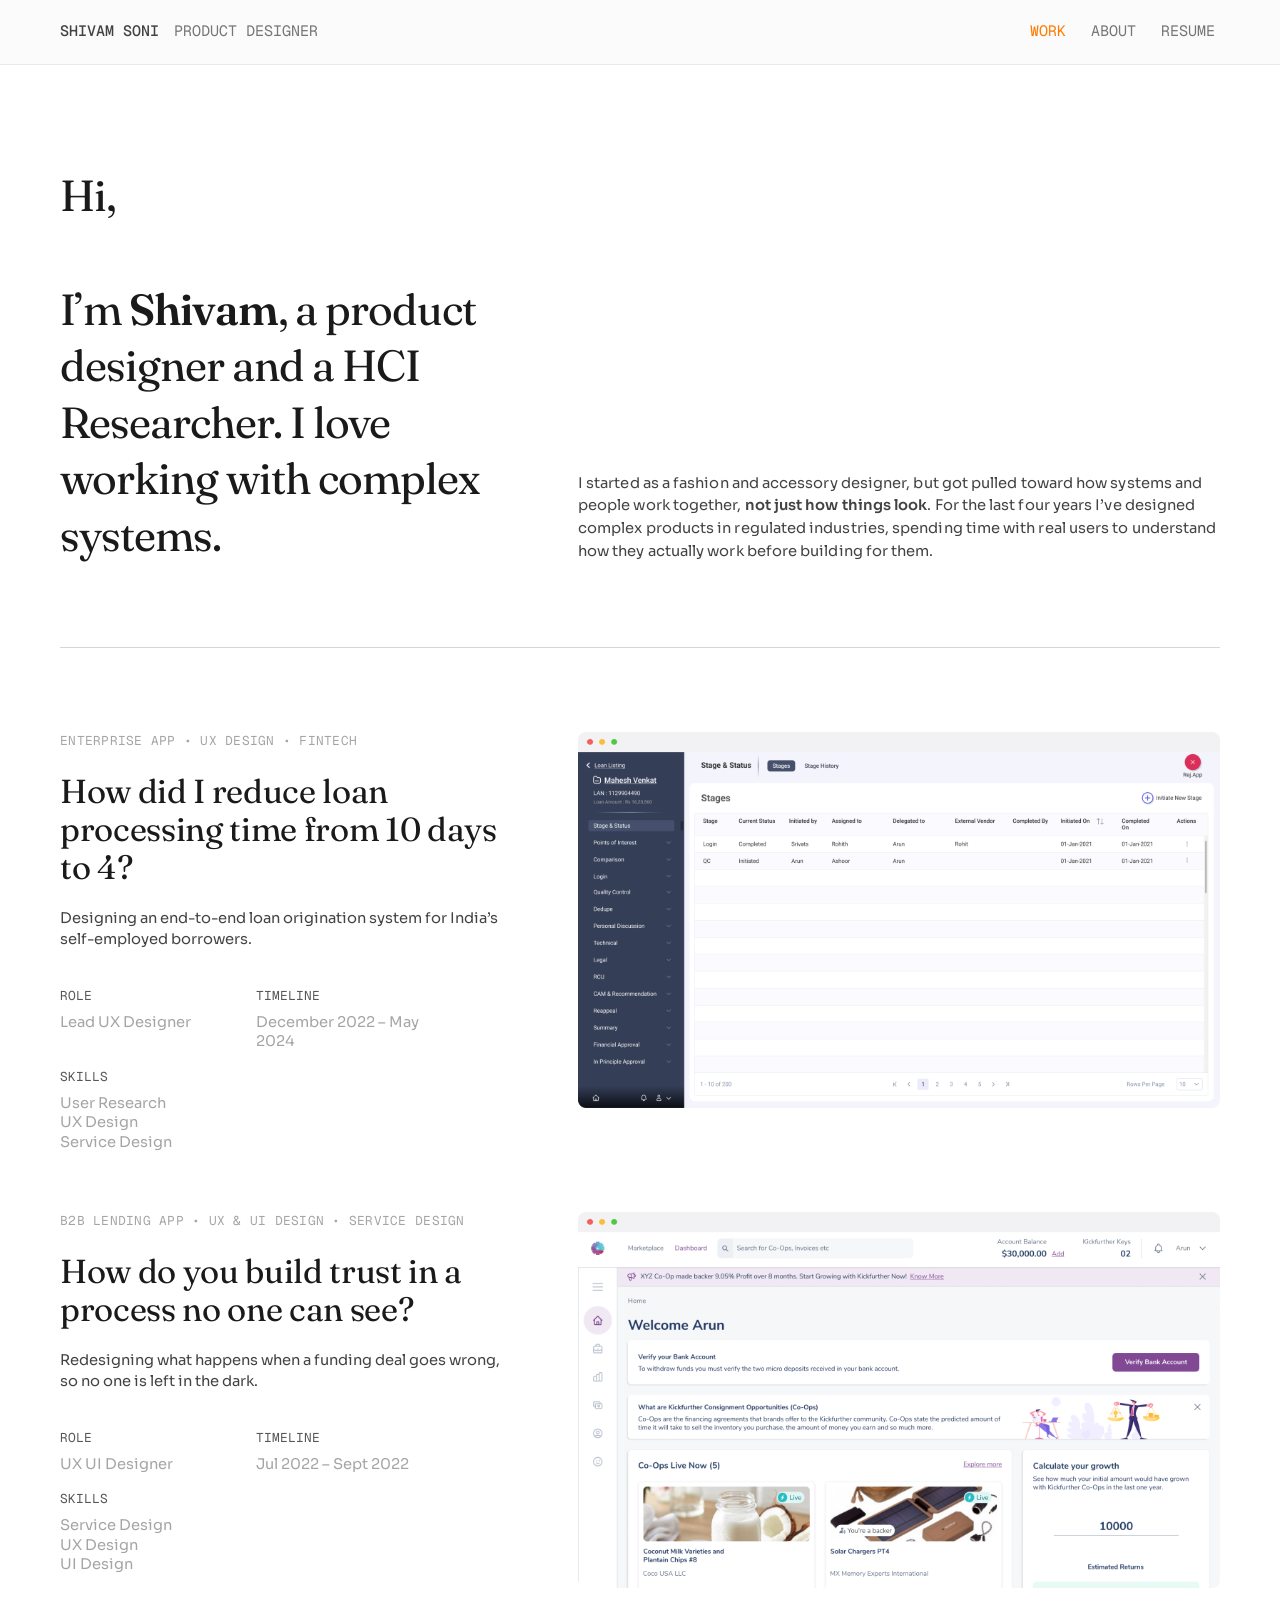
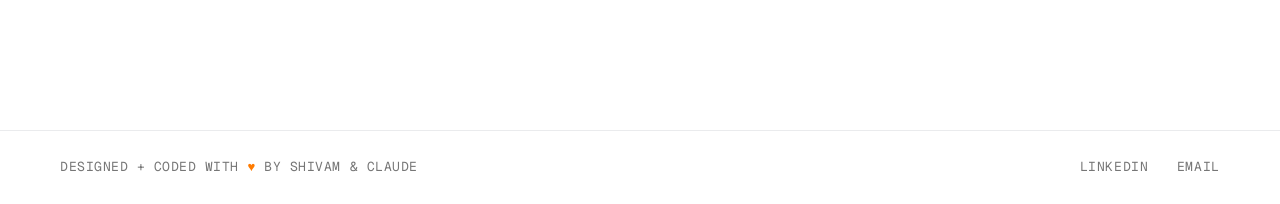
==== index.html @ 1c274bf1 "Add Microsoft Clarity analytics snippet to all pages Embed the official Clarity tracking snippet (pr" ====
<!DOCTYPE html>
<html lang="en">
<head>
  <meta charset="UTF-8" />
  <meta name="viewport" content="width=device-width, initial-scale=1.0" />
  <!-- Microsoft Clarity -->
  <script type="text/javascript">
    (function(c,l,a,r,i,t,y){
        c[a]=c[a]||function(){(c[a].q=c[a].q||[]).push(arguments)};
        t=l.createElement(r);t.async=1;t.src="https://www.clarity.ms/tag/"+i;
        y=l.getElementsByTagName(r)[0];y.parentNode.insertBefore(t,y);
    })(window, document, "clarity", "script", "ylozhf8jq7");
  </script>
  <link rel="icon" href="assets/favicon.svg" type="image/svg+xml" />
  <link rel="icon" href="assets/favicon-32.png" sizes="32x32" type="image/png" />
  <link rel="apple-touch-icon" href="assets/apple-touch-icon.png" />
  <title>Shivam Soni — Product Designer</title>
  <meta name="description" content="Shivam Soni — product designer and HCI researcher who loves working with complex systems. Selected UX case studies: Sahayya and Kickfurther." />

  <!-- Open Graph -->
  <meta property="og:type" content="website" />
  <meta property="og:title" content="Shivam Soni — Product Designer" />
  <meta property="og:description" content="Product designer & HCI researcher who loves working with complex systems. Selected UX case studies." />
  <meta property="og:image" content="assets/img/kickfurther/hero.png" />

  <link rel="preconnect" href="https://fonts.googleapis.com" />
  <link rel="preconnect" href="https://fonts.gstatic.com" crossorigin />
  <link href="https://fonts.googleapis.com/css2?family=Fraunces:opsz,wght@9..144,400;9..144,500;9..144,600&family=Mukta:wght@400;500;600;700&family=Sora:wght@400;600&family=Geist+Mono:wght@400;500&display=swap" rel="stylesheet" />
  <link rel="stylesheet" href="assets/css/styles.css" />
</head>
<body class="hp">

  <!-- ===================== TOP NAV ===================== -->
  <header class="site-nav">
    <div class="site-nav__inner">
      <div class="site-nav__rail" aria-hidden="true"></div>
      <div class="site-nav__col">
      <a class="brand" href="index.html">
        <span class="brand__name">Shivam Soni</span>
        <span class="brand__role">Product Designer</span>
      </a>
      <nav class="site-nav__nav" aria-label="Primary">
        <button class="site-nav__toggle" type="button" aria-expanded="false" aria-controls="nav-menu">
          <span>Work</span>
          <svg class="site-nav__caret" viewBox="0 0 24 24" fill="none" aria-hidden="true"><path d="M6 9l6 6 6-6" stroke="currentColor" stroke-width="2" stroke-linecap="round" stroke-linejoin="round" /></svg>
        </button>
        <div class="site-nav__links" id="nav-menu">
          <a href="index.html" class="is-current" aria-current="page">Work</a>
          <a href="about.html">About</a>
          <a href="https://drive.google.com/file/d/1szhlKCJLZO5032RSUDJxsAey4lzY45WD/view?usp=drive_link" target="_blank" rel="noopener noreferrer">Resume</a>
        </div>
      </nav>
      </div>
    </div>
  </header>

  <!-- ===================== HOME ===================== -->
  <main class="hp-main">
    <div class="hp-stack">

      <!-- ===== Intro ===== -->
      <section class="hp-hero">
        <h1 class="hp-hero__title">Hi,<br /><br />I&rsquo;m <strong>Shivam</strong>, a product designer and a HCI Researcher. I love working with complex systems.</h1>
        <p class="hp-hero__intro">I started as a fashion and accessory designer, but got pulled toward how systems and people work together, <strong>not just how things look</strong>. For the last four years I&rsquo;ve designed complex products in regulated industries, spending time with real users to understand how they actually work before building for them.</p>
      </section>

      <hr class="hp-divider" />

      <!-- ===== Selected work ===== -->
      <h2 class="visually-hidden">Selected work</h2>
      <div class="hp-work">

        <!-- Sahayya -->
        <a class="hp-case" href="sahayya.html" aria-label="Sahayya case study — How did I reduce loan processing time from 10 days to 4?">
          <div class="hp-case__text">
            <div class="hp-case__head">
              <p class="hp-eyebrow">Enterprise app &bull; UX Design &bull; Fintech</p>
              <h3 class="hp-case__title">How did I reduce loan processing time from 10 days to 4?</h3>
              <p class="hp-case__subtitle">Designing an end-to-end loan origination system for India&rsquo;s self-employed borrowers.</p>
            </div>
            <dl class="hp-meta">
              <div class="hp-meta__col"><dt>Role</dt><dd>Lead UX Designer</dd></div>
              <div class="hp-meta__col"><dt>Timeline</dt><dd>December 2022 &ndash; May 2024</dd></div>
              <div class="hp-meta__col"><dt>Skills</dt><dd>User Research<br />UX Design<br />Service Design</dd></div>
            </dl>
          </div>
          <figure class="hp-case__media asset-slot" data-caption="Sahayya loan-origination app mockup">
            <img src="assets/img/home/laptop-sahayya.png" alt="Sahayya loan-lending app — stage &amp; status dashboard, in a browser mockup" />
          </figure>
        </a>

        <!-- Kickfurther -->
        <a class="hp-case" href="kickfurther.html" aria-label="Kickfurther case study — How do you build trust in a process no one can see?">
          <div class="hp-case__text">
            <div class="hp-case__head">
              <p class="hp-eyebrow">B2B Lending app &bull; UX &amp; UI Design &bull; Service Design</p>
              <h3 class="hp-case__title">How do you build trust in a process no one can see?</h3>
              <p class="hp-case__subtitle">Redesigning what happens when a funding deal goes wrong, so no one is left in the dark.</p>
            </div>
            <dl class="hp-meta">
              <div class="hp-meta__col"><dt>Role</dt><dd>UX UI Designer</dd></div>
              <div class="hp-meta__col"><dt>Timeline</dt><dd>Jul 2022 &ndash; Sept 2022</dd></div>
              <div class="hp-meta__col"><dt>Skills</dt><dd>Service Design<br />UX Design<br />UI Design</dd></div>
            </dl>
          </div>
          <figure class="hp-case__media asset-slot" data-caption="Kickfurther investor dashboard mockup">
            <img src="assets/img/home/laptop-kickfurther.png" alt="Kickfurther dashboard — Co-Ops and account overview, in a browser mockup" />
          </figure>
        </a>

      </div>
    </div>
  </main>

  <!-- ===================== FOOTER ===================== -->
  <footer class="site-footer">
    <div class="site-footer__inner">
      <p class="site-footer__credit">Designed + Coded with <span class="heart">&hearts;</span> by Shivam &amp; Claude</p>
      <nav class="site-footer__links" aria-label="Social">
        <a href="https://www.linkedin.com/in/designbyshivam/" target="_blank" rel="noopener noreferrer">LinkedIn</a>
        <a href="mailto:shivamsoni164@gmail.com" target="_blank" rel="noopener noreferrer">Email</a>
      </nav>
    </div>
  </footer>

  <script src="assets/js/main.js"></script>
</body>
</html>
---- assets/css/styles.css ----
/* =====================================================================
   Sahayya case study — Shivam Soni
   Design tokens mirrored from Figma (Portfolio-Collab, node 13:1399)
   ===================================================================== */

:root {
  /* =================================================================
     Design tokens — single source of truth for the whole site.
     Values mirror the Figma "Mode 1" token export (Grey + Tangy Orange).
     ================================================================= */

  /* ---- Grey ramp (Figma "Grey") ---- */
  --grey-40:  #fbfbfb;
  --grey-50:  #fafafa;
  --grey-100: #f5f5f5;
  --grey-200: #e6e6e6;
  --grey-300: #d6d6d6;
  --grey-400: #a5a5a5;
  --grey-500: #767676;
  --grey-600: #575757;
  --grey-700: #434343;
  --grey-800: #212121;
  --grey-900: #1a1a1a;
  --grey-950: #0a0a0a;

  /* ---- Tangy Orange ramp (Figma "Tangy Orange") — brand accent ---- */
  --tangy-50:  #fff9ec;
  --tangy-100: #fff2d3;
  --tangy-200: #ffe2a5;
  --tangy-300: #ffcc6d;
  --tangy-400: #ffab32;
  --tangy-500: #ff910a;
  --tangy-600: #ff7b00;
  --tangy-700: #cc5902;
  --tangy-800: #a1460b;
  --tangy-900: #823b0c;
  --tangy-950: #461c04;

  /* ---- Semantic aliases (use these in components) ---- */
  --accent:        var(--tangy-600);   /* primary brand accent  #ff7b00 */
  --accent-strong: var(--tangy-700);   /* hover / pressed        #cc5902 */
  --accent-soft:   var(--tangy-400);   /* soft accent rules      #ffab32 */
  --accent-tint:   var(--tangy-50);    /* faint accent surface   #fff9ec */

  /* ---- Product / illustrative colours (NOT brand tokens — see note) ---- */
  --blue:       #3b41e3;      /* Sahayya app UI recreation */
  --blue-10:    #f5f5fe;
  --error:      #ff5630;      /* SQL-error dialog (semantic red) */
  --success:    #1f8a4c;      /* "mandatory/positive" status pill */

  /* ---- Surfaces ---- */
  --bg:            #ffffff;
  --persona-bg:    #f6efe6;   /* warm cream card (illustrative) */
  --lavender:      #f4f0fe;   /* hero placeholder tint (illustrative) */
  --hairline:      rgba(50, 64, 79, 0.10);

  /* ---- Type ---- */
  --font-sans: "Mukta", "Ek Mukta", -apple-system, BlinkMacSystemFont, "Segoe UI", Roboto, Arial, sans-serif;
  --font-mono: "Geist Mono", ui-monospace, SFMono-Regular, Menlo, Consolas, monospace;
  /* Serif display face for headings (Fraunces), matching the Figma design */
  --font-display: "Fraunces", Georgia, "Times New Roman", serif;
  /* Body/UI face for the Home + About pages (Figma uses Sora) */
  --font-body: "Sora", -apple-system, BlinkMacSystemFont, "Segoe UI", Roboto, Arial, sans-serif;

  /* ---- Layout ---- */
  --nav-h: 64px;
  --content-max: 768px;
  --sidebar-w: 200px;
  --gutter: 64px;
  --page-pad-x: 60px;
  --wrap-max: 1200px;
  --section-gap: 88px;
}

/* ---------------------------------------------------------------- reset */
*,
*::before,
*::after { box-sizing: border-box; }

html { scroll-behavior: smooth; scroll-padding-top: calc(var(--nav-h) + 24px); }

body {
  margin: 0;
  background: var(--bg);
  color: var(--grey-600);
  font-family: var(--font-sans);
  font-size: 18px;
  line-height: 1.6;
  -webkit-font-smoothing: antialiased;
  text-rendering: optimizeLegibility;
}

img { max-width: 100%; display: block; }
a { color: inherit; text-decoration: none; }

/* ================================================================= NAV */
.site-nav {
  position: sticky;
  top: 0;
  z-index: 100;
  background: var(--grey-40);            /* Figma grey/40 #fbfbfb */
  border-bottom: 1px solid var(--hairline);
}
.site-nav__inner {
  max-width: var(--wrap-max);
  margin: 0 auto;
  min-height: var(--nav-h);
  padding: 20px var(--page-pad-x) 21px;
  display: flex;
  align-items: center;
  gap: var(--gutter);
}
/* Empty rail + capped column mirror the page's content layout exactly,
   so the brand/links line up with the intro + cards below at every width. */
.site-nav__rail { flex: 0 0 var(--sidebar-w); }
.site-nav__col {
  flex: 1 1 auto;
  min-width: 0;
  max-width: var(--content-max);
  display: flex;
  align-items: center;
  justify-content: space-between;
}
.brand {
  display: flex;
  gap: 15px;
  align-items: flex-start;
  font-family: var(--font-mono);
  font-size: 15px;
  line-height: 22.5px;
  text-transform: uppercase;
}
.brand__name  { color: var(--grey-700); font-weight: 500; }
.brand__role  { color: var(--grey-500); }

/* ---- Primary nav wrapper (holds the desktop links + mobile toggle) ---- */
.site-nav__nav { position: relative; display: flex; align-items: center; }

.site-nav__links {
  display: flex;
  align-items: center;
  gap: 15px;
  font-family: var(--font-mono);
  font-size: 15px;
  line-height: 22.5px;
  text-transform: uppercase;
  color: var(--grey-500);
}
.site-nav__links a {
  padding: 0 5px;
  color: var(--grey-500);
  transition: color .18s ease;
}
.site-nav__links a:hover { color: var(--grey-700); }
.site-nav__links a.is-current { color: var(--accent); }

/* ---- Mobile dropdown toggle (hidden on desktop) ---- */
.site-nav__toggle {
  display: none;
  align-items: center;
  gap: 2px;
  padding: 0 5px;
  margin: 0;
  border: 0;
  background: none;
  cursor: pointer;
  font-family: var(--font-mono);
  font-size: 15px;
  line-height: 22.5px;
  text-transform: uppercase;
  color: var(--accent);
}
.site-nav__caret {
  width: 24px;
  height: 24px;
  flex: 0 0 auto;
  transition: transform .18s ease;
}
.site-nav__toggle[aria-expanded="true"] .site-nav__caret { transform: rotate(180deg); }

/* ============================================================== LAYOUT */
.layout {
  max-width: var(--wrap-max);
  margin: 0 auto;
  padding: 72px var(--page-pad-x) 40px;
  display: flex;
  align-items: flex-start;
  gap: var(--gutter);
}

/* ---- Sidebar ---- */
.sidebar {
  position: sticky;
  top: calc(var(--nav-h) + 40px);
  flex: 0 0 var(--sidebar-w);
  width: var(--sidebar-w);
}
.sidebar__back {
  display: inline-block;
  font-family: var(--font-mono);
  font-size: 13px;
  text-transform: uppercase;
  letter-spacing: .06em;
  color: var(--grey-500);
  margin-bottom: 28px;
  transition: color .18s ease;
}
.sidebar__back:hover { color: var(--grey-800); }

.section-nav { display: flex; flex-direction: column; gap: 12px; }
.section-nav__link {
  font-family: var(--font-mono);
  font-size: 13px;
  text-transform: uppercase;
  letter-spacing: .04em;
  color: var(--grey-400);
  transition: color .18s ease;
  width: fit-content;
}
.section-nav__link:hover { color: var(--grey-600); }
.section-nav__link.is-active { color: var(--grey-900); }

/* ---- Content column ---- */
.content {
  flex: 1 1 auto;
  min-width: 0;
  max-width: var(--content-max);
}

.section { margin-bottom: var(--section-gap); }
.section:last-child { margin-bottom: 0; }

/* ============================================================ TYPE-SETS */
.eyebrow {
  font-family: var(--font-mono);
  font-size: 15px;
  letter-spacing: .04em;
  text-transform: uppercase;
  color: var(--grey-400);
  margin: 0 0 22px;
}

.hero__title {
  font-family: var(--font-display);
  font-optical-sizing: auto;
  font-size: clamp(32px, 4.8vw, 48px);
  line-height: 1.06;
  letter-spacing: -0.015em;
  color: var(--grey-800);
  font-weight: 400;
  margin: 0 0 22px;
}
.hero__subtitle {
  font-size: clamp(19px, 2.2vw, 22px);
  line-height: 1.45;
  color: var(--grey-400);
  margin: 0 0 40px;
  max-width: 680px;
}

.section__title {
  font-family: var(--font-display);
  font-optical-sizing: auto;
  font-size: clamp(28px, 4vw, 42px);
  line-height: 1.12;
  letter-spacing: -0.005em;
  color: var(--grey-800);
  font-weight: 400;
  margin: 0 0 20px;
}

.body {
  font-size: clamp(18px, 2.2vw, 22px);
  line-height: 1.45;
  color: var(--grey-500);
  margin: 0 0 22px;
  max-width: var(--content-max);
}
.body:last-child { margin-bottom: 0; }
.body strong { color: var(--grey-800); font-weight: 600; }

.caption {
  font-family: var(--font-mono);
  font-size: 13px;
  color: var(--grey-400);
  margin: 12px 0 28px;
}

/* ================================================================ META */
.meta {
  display: grid;
  grid-template-columns: repeat(4, 1fr);
  gap: 48px;
  margin: 0;
  padding-top: 8px;
}
.meta__col dt {
  font-family: var(--font-mono);
  font-size: 14px;
  text-transform: uppercase;
  letter-spacing: .03em;
  color: var(--grey-500);
  margin-bottom: 8px;
}
.meta__col dd {
  margin: 0;
  font-size: 16px;
  line-height: 1.5;
  color: var(--grey-600);
}

/* ======================================================= ASSET SLOTS */
/* Framed placeholders that "just work" whether or not the real
   exported image is present. When the <img> loads, it covers the
   placeholder; when it 404s, main.js reveals a labelled panel.       */
.asset-slot {
  position: relative;
  margin: 0 0 32px;
  border: 1px solid var(--hairline);
  border-radius: 6px;
  overflow: hidden;
  background: var(--lavender);
}
.asset-slot img { width: 100%; height: auto; display: block; }

.asset-slot.is-missing { background: var(--grey-40); }
.asset-slot.is-missing img { display: none; }
.asset-slot.is-missing::after {
  content: attr(data-caption) " — add to /images";
  display: flex;
  align-items: center;
  justify-content: center;
  text-align: center;
  padding: 24px;
  min-height: 100%;
  font-family: var(--font-mono);
  font-size: 13px;
  color: var(--grey-400);
  background:
    repeating-linear-gradient(45deg, transparent, transparent 11px, rgba(0,0,0,.02) 11px, rgba(0,0,0,.02) 12px);
}
/* Give empty slots a sensible height via aspect ratios */
.hero__image { aspect-ratio: 766 / 512; }
.diagram { aspect-ratio: 761 / 325; }
.diagram--matrix { aspect-ratio: 768 / 630; background: var(--grey-40); }
.diagram--wide { aspect-ratio: 768 / 158; }
.asset-slot.is-missing { aspect-ratio: auto; }
/* When a real image is present, let it define the height (avoids crop/gap
   when an export's ratio differs slightly from the placeholder box). */
.asset-slot:has(img) { aspect-ratio: auto; border: none; background: transparent; border-radius: 0; }
.asset-slot.is-missing.hero__image::after { min-height: 320px; }
.asset-slot.is-missing.diagram::after { min-height: 240px; }
.asset-slot.is-missing.diagram--matrix::after { min-height: 420px; }
.asset-slot.is-missing.diagram--wide::after { min-height: 120px; }

/* Small dialog image — keep it dialog-sized, not full width */
.error-slot { max-width: 420px; }

/* ============================================================ PERSONA */
.persona {
  display: grid;
  grid-template-columns: 320px 1fr;
  gap: 0;
  background: var(--persona-bg);
  border-radius: 10px;
  overflow: hidden;
  margin-bottom: 40px;
}
.persona__media {
  position: relative;
  min-height: 340px;
  background: #e9ddcb;
}
.persona__photo {
  margin: 0;
  border: none;
  border-radius: 0;
  height: 100%;
  background: #e2d4bf;
}
.persona__photo,
.persona__photo img { height: 100%; }
.persona__photo img { object-fit: cover; }
.persona__photo.is-missing { aspect-ratio: auto; }
.persona__photo.is-missing::after { min-height: 340px; }

.persona__body { padding: 32px 34px; }
.persona__kicker {
  font-family: var(--font-mono);
  font-size: 12px;
  letter-spacing: .08em;
  text-transform: uppercase;
  color: var(--accent);
  margin: 0 0 14px;
}
.persona__name {
  font-size: 32px;
  line-height: 1.1;
  font-weight: 600;
  color: var(--grey-800);
  margin: 0 0 14px;
}
.persona__name span { color: var(--accent); }
.persona__desc {
  font-size: 16px;
  color: var(--grey-600);
  margin: 0 0 20px;
}
.persona__quote {
  margin: 0 0 22px;
  padding-left: 16px;
  border-left: 2px solid var(--accent-soft);
  font-size: 16px;
  font-style: italic;
  color: var(--grey-700);
}

/* ---- chips ---- */
.chip-row { list-style: none; margin: 0; padding: 0; display: flex; flex-wrap: wrap; gap: 8px; }
.chip {
  font-family: var(--font-mono);
  font-size: 12px;
  letter-spacing: .02em;
  color: var(--grey-600);
  background: rgba(255, 255, 255, 0.7);
  border: 1px solid rgba(0, 0, 0, 0.06);
  border-radius: 999px;
  padding: 6px 12px;
  white-space: nowrap;
}
.chip--overlay {
  position: absolute;
  z-index: 2;
  background: rgba(255, 255, 255, 0.92);
  box-shadow: 0 2px 10px rgba(0, 0, 0, 0.08);
}
.chip--a { top: 16px; left: 16px; }
.chip--b { bottom: 16px; left: 16px; }

/* =============================================================== HMW */
.hmw { list-style: none; margin: 22px 0; padding: 0; display: flex; flex-direction: column; gap: 28px; }
.hmw__item {
  border-left: 2px solid var(--accent-soft);
  padding: 2px 0 2px 18px;
  font-style: italic;
  font-size: 18px;
  line-height: 1.5;
  color: var(--grey-600);
}
.hmw__item strong { color: var(--grey-800); font-weight: 600; }

/* ========================================================= UI CARD */
.ui-card {
  border: 1px solid var(--grey-300);
  border-radius: 8px;
  overflow: hidden;
  background: #fff;
  box-shadow: 0 8px 30px rgba(0, 0, 0, 0.05);
  margin: 8px 0 4px;
}
.ui-card__tabs {
  display: flex;
  flex-wrap: wrap;
  gap: 4px;
  padding: 10px 14px 0;
  background: var(--blue-10);
  border-bottom: 1px solid var(--grey-300);
}
.ui-tab {
  font-family: var(--font-mono);
  font-size: 12px;
  color: var(--grey-500);
  padding: 8px 12px;
  border-radius: 6px 6px 0 0;
}
.ui-tab.is-active { color: var(--blue); background: #fff; font-weight: 500; box-shadow: inset 0 -2px 0 var(--blue); }
.ui-card__meta {
  display: flex;
  align-items: center;
  flex-wrap: wrap;
  gap: 10px;
  padding: 14px 18px;
  font-family: var(--font-mono);
  font-size: 12px;
  color: var(--grey-500);
}
.ui-status {
  font-family: var(--font-mono);
  font-size: 11px;
  text-transform: uppercase;
  letter-spacing: .04em;
  padding: 3px 9px;
  border-radius: 999px;
}
.ui-status--positive { color: var(--success); background: rgba(31, 138, 76, 0.10); }
.ui-status--mandatory { color: var(--accent); background: var(--accent-tint); }

.ui-table-wrap { overflow-x: auto; }
.ui-table { width: 100%; border-collapse: collapse; font-size: 14px; min-width: 460px; }
.ui-table th {
  text-align: left;
  font-family: var(--font-mono);
  font-size: 11px;
  text-transform: uppercase;
  letter-spacing: .04em;
  color: var(--grey-400);
  font-weight: 500;
  padding: 10px 18px;
  border-bottom: 1px solid var(--grey-300);
  background: var(--grey-40);
}
.ui-table td { padding: 11px 18px; color: var(--grey-700); border-bottom: 1px solid var(--grey-300); }
.ui-table__section td {
  font-family: var(--font-mono);
  font-size: 11px;
  text-transform: uppercase;
  letter-spacing: .05em;
  color: var(--grey-500);
  background: var(--blue-10);
}
.ui-table tbody tr:last-child td { border-bottom: none; }
.ui-card__remark {
  margin: 0;
  padding: 14px 18px 16px;
  font-size: 14px;
  color: var(--grey-600);
  border-top: 1px solid var(--grey-300);
}
.ui-card__remark span {
  font-family: var(--font-mono);
  font-size: 11px;
  text-transform: uppercase;
  letter-spacing: .04em;
  color: var(--grey-400);
  margin-right: 10px;
}

/* ======================================================= ERROR CARD */
.error-card {
  border: 1px solid rgba(255, 86, 48, 0.35);
  border-radius: 8px;
  background: #fff;
  max-width: 420px;
  margin: 8px 0 32px;
  overflow: hidden;
  box-shadow: 0 8px 30px rgba(0, 0, 0, 0.05);
}
.error-card__head {
  display: flex;
  align-items: center;
  gap: 10px;
  background: rgba(255, 86, 48, 0.08);
  color: var(--error);
  font-weight: 600;
  font-size: 15px;
  padding: 14px 18px;
  border-bottom: 1px solid rgba(255, 86, 48, 0.2);
}
.error-card__dot { width: 10px; height: 10px; border-radius: 50%; background: var(--error); flex: 0 0 auto; }
.error-card__label {
  font-family: var(--font-mono);
  font-size: 11px;
  text-transform: uppercase;
  letter-spacing: .05em;
  color: var(--grey-400);
  margin: 16px 18px 6px;
}
.error-card__body { margin: 0; padding: 0 18px 18px; font-size: 14px; color: var(--grey-600); line-height: 1.6; }

/* ============================================================= FOOTER */
.site-footer {
  border-top: 1px solid var(--hairline);
  margin-top: 40px;
}
.site-footer__inner {
  max-width: var(--wrap-max);
  margin: 0 auto;
  padding: 26px var(--page-pad-x);
  display: flex;
  align-items: center;
  justify-content: space-between;
  gap: 20px;
}
.site-footer__credit {
  font-family: var(--font-mono);
  font-size: 13px;
  text-transform: uppercase;
  letter-spacing: .04em;
  color: var(--grey-500);
  margin: 0;
}
.heart { color: var(--accent); }
.site-footer__links {
  display: flex;
  gap: 28px;
  font-family: var(--font-mono);
  font-size: 13px;
  text-transform: uppercase;
  letter-spacing: .05em;
  color: var(--grey-500);
}
.site-footer__links a { transition: color .18s ease; }
.site-footer__links a:hover { color: var(--grey-800); }

/* ============================================================== HOME */
.visually-hidden {
  position: absolute; width: 1px; height: 1px; padding: 0; margin: -1px;
  overflow: hidden; clip: rect(0 0 0 0); white-space: nowrap; border: 0;
}
/* Homepage has no sidebar, so its content is a single column centred on
   the page (not offset by an empty rail like the case-study layout). */
.home-layout {
  max-width: calc(var(--content-max) + var(--page-pad-x) * 2);
  margin: 0 auto;
  padding: 72px var(--page-pad-x) 40px;
}
.home-rail { display: none; }
.home-content { min-width: 0; max-width: none; }

/* Centre the shared nav on the homepage so it lines up with that column */
.home .site-nav__rail { display: none; }
.home .site-nav__col { margin: 0 auto; }

/* =====================================================================
   HOME PAGE (Figma 273:76 desktop / 313:3715 mobile)
   Wide two-column layout: hero (heading + intro), then case rows pairing
   a text column with a MacBook browser mockup. Two-column >=1280px,
   single-column stack below (tablet + mobile).
   ===================================================================== */
/* Full-width nav on the homepage (no sidebar rail; not the centred About nav).
   The nav wrap matches the homepage content wrap so the brand + links line up
   with the content edges at full width. */
.hp .site-nav__rail { display: none; }
.hp .site-nav__col { max-width: none; }
.hp .site-nav__inner,
.hp .site-footer__inner { max-width: calc(1602px + var(--page-pad-x) * 2); }

.hp-main {
  max-width: calc(1602px + var(--page-pad-x) * 2);
  margin: 0 auto;
  padding: clamp(48px, 8vw, 120px) var(--page-pad-x);
}
.hp-stack { display: flex; flex-direction: column; gap: 44px; }

/* ---- Hero ---- */
.hp-hero {
  display: flex;
  gap: 60px;
  align-items: flex-end;
  padding-bottom: 40px;
}
.hp-hero__title {
  flex: 642 1 0;
  min-width: 0;
  margin: 0;
  font-family: var(--font-display);
  font-optical-sizing: auto;
  font-weight: 400;
  font-size: clamp(24px, 3.4vw, 45px);
  line-height: 1.3;
  letter-spacing: -0.023em;
  color: var(--grey-900);
}
.hp-hero__title strong { font-weight: 600; }
.hp-hero__intro {
  flex: 900 1 0;
  min-width: 0;
  margin: 0;
  font-family: var(--font-body);
  font-size: clamp(14px, 1.15vw, 18px);
  line-height: 1.56;
  letter-spacing: 0.005em;
  color: var(--grey-700);
}
.hp-hero__intro strong { font-weight: 600; }

.hp-divider { border: 0; border-top: 1px solid var(--grey-300); margin: 0; }

/* ---- Work ---- */
.hp-work { display: flex; flex-direction: column; gap: 60px; padding-top: 40px; }
.hp-case {
  display: flex;
  gap: 60px;
  align-items: flex-start;
  text-decoration: none;
  color: inherit;
  border-radius: 12px;
  outline-offset: 8px;
}
.hp-case__text {
  flex: 642 1 0;
  min-width: 0;
  display: flex;
  flex-direction: column;
  gap: 36px;
}
.hp-case__head { display: flex; flex-direction: column; gap: 22px; }
.hp-eyebrow {
  font-family: var(--font-mono);
  font-size: clamp(12px, 1vw, 16px);
  line-height: 1.4;
  letter-spacing: .02em;
  text-transform: uppercase;
  color: var(--grey-400);
  margin: 0;
}
.hp-case__title {
  font-family: var(--font-display);
  font-optical-sizing: auto;
  font-weight: 400;
  font-size: clamp(22px, 2.6vw, 34px);
  line-height: 1.14;
  letter-spacing: -0.01em;
  color: var(--grey-900);
  margin: 0;
  transition: color .2s ease;
}
.hp-case__subtitle {
  font-family: var(--font-body);
  font-size: clamp(14px, 1.15vw, 18px);
  line-height: 1.45;
  color: var(--grey-700);
  margin: 0;
}
.hp-meta { display: flex; flex-wrap: wrap; gap: 16px; margin: 0; }
.hp-meta__col { display: flex; flex-direction: column; gap: 8px; flex: 0 0 auto; width: 180px; }
.hp-meta__col dt {
  font-family: var(--font-mono);
  font-size: clamp(12px, 1vw, 16px);
  line-height: 1.4;
  text-transform: uppercase;
  color: var(--grey-600);
}
.hp-meta__col dd {
  margin: 0;
  font-family: var(--font-body);
  font-size: clamp(14px, 1.15vw, 18px);
  line-height: 1.33;
  color: var(--grey-400);
}
.hp-case:hover .hp-case__title { color: var(--accent); }
.hp-case:focus-visible { outline: 2px solid var(--accent); }

/* ---- Case media (single browser-mockup image supplied by the designer) ---- */
.hp-case__media { flex: 900 1 0; min-width: 0; margin: 0; }
.hp-case__media.asset-slot { border: 0; border-radius: 0; background: transparent; }
.hp-case__media.asset-slot:not(.is-missing) { aspect-ratio: auto; }
.hp-case__media img { width: 100%; height: auto; display: block; }
/* Placeholder box until the mockup image is uploaded */
.hp-case__media.is-missing { aspect-ratio: 1600 / 1000; background: var(--grey-100); }
.hp-case__media.is-missing::after { min-height: 200px; }

/* Stack to a single column on tablet + mobile; laptop mockup goes on top */
@media (max-width: 1279px) {
  /* Stacked column: reset the desktop flex ratios (flex-basis:0 would collapse
     the height of each item — notably the mockup image — to 0 in a column). */
  .hp-hero { flex-direction: column; align-items: flex-start; gap: 30px; padding-bottom: 0; }
  .hp-hero__title, .hp-hero__intro { flex: 0 0 auto; width: 100%; }
  .hp-case { flex-direction: column; gap: 24px; }
  .hp-case__text { flex: 0 0 auto; width: 100%; }
  .hp-case__media { flex: 0 0 auto; width: 100%; order: -1; }
  .hp-work { gap: 44px; }
}
@media (max-width: 640px) {
  /* Meta columns shrink so Role + Timeline still sit side by side on phones */
  .hp-meta__col { width: auto; min-width: 108px; }
}

/* ========================================================= ANIMATION */
.fade-in { opacity: 0; transform: translateY(18px); transition: opacity .6s ease, transform .6s ease; }
.fade-in.visible { opacity: 1; transform: none; }
@media (prefers-reduced-motion: reduce) {
  html { scroll-behavior: auto; }
  .fade-in { opacity: 1; transform: none; transition: none; }
}

/* ========================================================= RESPONSIVE */
@media (max-width: 1080px) {
  :root { --page-pad-x: 40px; --gutter: 44px; --sidebar-w: 176px; }
}

@media (max-width: 900px) {
  :root { --page-pad-x: 32px; --section-gap: 64px; }
  /* Sidebar collapses, so the nav spans the full width too */
  .site-nav__rail { display: none; }
  .site-nav__col { max-width: none; }
  /* align-items:stretch pins the content column to the screen width so
     wide children (e.g. the Kickfurther blueprint strip) scroll inside
     their own box instead of blowing the page out horizontally. */
  .layout { flex-direction: column; align-items: stretch; padding-top: 40px; gap: 0; }
  .sidebar {
    position: static;
    width: 100%;
    flex-basis: auto;
    margin-bottom: 40px;
    padding-bottom: 20px;
    border-bottom: 1px solid var(--hairline);
  }
  .sidebar__back { margin-bottom: 18px; }
  .section-nav {
    flex-direction: row;
    flex-wrap: wrap;
    gap: 10px 18px;
  }
  .content { max-width: none; }
  .persona { grid-template-columns: 1fr; }
  .persona__media { min-height: 260px; }
  .persona__photo.is-missing::after { min-height: 220px; }
}

@media (max-width: 640px) {
  :root { --page-pad-x: 20px; --nav-h: 60px; }
  body { font-size: 16px; }
  .site-nav__inner { padding: 20px var(--page-pad-x) 21px; }

  /* Collapse the inline links into a dropdown revealed by the toggle */
  .site-nav__toggle { display: inline-flex; }
  .site-nav__links {
    display: none;
    position: absolute;
    top: calc(100% + 21px);
    right: 0;
    flex-direction: column;
    align-items: flex-start;
    gap: 15px;
    width: 120px;
    padding: 20px;
    background: var(--grey-100);                  /* Figma grey/100 */
    box-shadow: 0 2px 1px rgba(165, 165, 165, 0.1);
    z-index: 110;
  }
  .site-nav__links.is-open { display: flex; }

  .meta { grid-template-columns: repeat(2, 1fr); gap: 28px; }
  .persona__body { padding: 24px; }
  .site-footer__inner { flex-direction: column; align-items: flex-start; gap: 14px; }
}

@media (max-width: 400px) {
  .meta { grid-template-columns: 1fr; }
}

/* ---- Home responsive ---- */
@media (max-width: 900px) {
  .home-layout { padding-top: 40px; gap: 0; }
  .home-rail { display: none; }
  .home-content { max-width: none; }
}


/* =====================================================================
   Kickfurther case study — page-specific overrides
   Type system differs from Sahayya: Fraunces (display, serif) for
   headings, Ek Mukta for body, mono for labels. Merged into this single stylesheet (scoped to body.kf).
   ===================================================================== */

body.kf {
  /* Redefine the shared font tokens for this page only */
  --font-sans: "Mukta", "Ek Mukta", -apple-system, BlinkMacSystemFont, "Segoe UI", Roboto, Arial, sans-serif;
  --font-display: "Fraunces", Georgia, "Times New Roman", serif;
  --font-mono: "Geist Mono", ui-monospace, SFMono-Regular, Menlo, Consolas, monospace;

  /* Kickfurther-specific tokens */
  --kf-purple: #8b3fa3;
  --red-200: #fee5ea;
  --red-700: #ed3355;
  --red-800: #c72850;

  font-size: 18px;
}

/* ---- Type tuning for the serif/sans pairing ---- */
.kf .eyebrow { font-size: 15px; color: var(--grey-600); }

.kf .hero__title {
  font-weight: 400;
  font-size: clamp(32px, 4.8vw, 48px);
  line-height: 1.06;
  letter-spacing: -0.015em;
  font-optical-sizing: auto;
}
.kf .hero__subtitle {
  font-size: clamp(19px, 2.2vw, 22px);
  line-height: 1.45;
  color: var(--grey-400);
  max-width: 680px;
}
.kf .section__title {
  font-weight: 400;
  font-size: clamp(28px, 4vw, 42px);
  line-height: 1.12;
  letter-spacing: -0.005em;
  font-optical-sizing: auto;
}
.kf .body {
  font-size: clamp(18px, 2.2vw, 22px);
  line-height: 1.45;
  color: var(--grey-500);
}

/* ---- Sub-section headings (Ek Mukta Medium 26) ---- */
.kf-subhead {
  font-family: var(--font-sans);
  font-weight: 500;
  font-size: clamp(21px, 2.6vw, 26px);
  line-height: 1.25;
  color: var(--grey-700);
  margin: 10px 0 20px;
}

/* ---- The "in the dark" statements: Ek Mukta 22 / grey-700, bold lead-in,
       subtle grey-40 fill + orange left rule (per Figma) ---- */
.kf .hmw { gap: 30px; }
.kf .hmw__item {
  font-style: normal;
  font-size: clamp(18px, 2.2vw, 22px);
  line-height: 1.45;
  color: var(--grey-700);
  background: var(--grey-40);
  padding: 6px 0 6px 15px;
}
.kf .hmw__item strong { color: var(--grey-700); font-weight: 700; }

/* ===================================================== PROMISE CARDS */
.kf-cards {
  list-style: none;
  margin: 32px 0;
  padding: 0;
  display: grid;
  grid-template-columns: repeat(3, 1fr);
  gap: 24px;
}
.kf-card {
  display: flex;
  flex-direction: column;
  gap: 16px;
  background: var(--grey-50);
  border-radius: 12px;
  padding: 24px;
}
.kf-card__icon {
  width: 44px;
  height: 44px;
  border-radius: 50%;
  background: var(--kf-purple);
  display: flex;
  align-items: center;
  justify-content: center;
  flex: 0 0 auto;
  color: #fff;
}
.kf-card__icon svg { width: 20px; height: 20px; display: block; }
.kf-card__title {
  font-family: var(--font-sans);
  font-weight: 600;
  font-size: 20px;
  line-height: 1.25;
  color: var(--grey-900);
  margin: 0;
}
.kf-card__desc {
  font-size: 16px;
  line-height: 1.5;
  color: var(--grey-500);
  margin: 0;
}

/* ============================================== COMPLIANCE / ALERTS */
.kf-status {
  border: 1px solid var(--grey-200);
  border-radius: 10px;
  overflow: hidden;
  background: #fff;
  box-shadow: 0 8px 30px rgba(0, 0, 0, 0.05);
  margin: 8px 0 40px;
}
.kf-status__tabs {
  display: flex;
  flex-wrap: wrap;
  gap: 6px 22px;
  padding: 16px 20px;
  border-bottom: 1px solid var(--grey-200);
  background: var(--grey-40);
}
.kf-status__tab {
  display: inline-flex;
  align-items: center;
  gap: 8px;
  font-family: var(--font-mono);
  font-size: 12px;
  letter-spacing: .02em;
  text-transform: uppercase;
  color: var(--grey-600);
}
.kf-x {
  display: inline-flex;
  align-items: center;
  justify-content: center;
  width: 16px;
  height: 16px;
  border-radius: 50%;
  background: var(--red-700);
  color: #fff;
  font-size: 12px;
  line-height: 1;
}
.kf-alerts { list-style: none; margin: 0; padding: 14px 16px; display: flex; flex-direction: column; gap: 10px; }
.kf-alert {
  background: var(--red-200);
  color: var(--red-800);
  border-radius: 8px;
  padding: 12px 16px;
  font-size: 14px;
  line-height: 1.45;
}
.kf-alert a { color: var(--red-800); font-weight: 600; text-decoration: underline; text-underline-offset: 2px; }

/* ===================================================== BLUEPRINT STRIP */
.kf-strip {
  display: flex;
  gap: 16px;
  overflow-x: auto;
  padding-bottom: 10px;
  margin: 8px 0 32px;
  scroll-snap-type: x mandatory;
  -webkit-overflow-scrolling: touch;
}
.kf-strip__item {
  flex: 0 0 auto;
  height: clamp(240px, 40vw, 380px);
  margin: 0;
  scroll-snap-align: start;
}
.kf-strip__item img { width: auto; height: 100%; max-width: none; }

/* ===================================================== STAT TILES */
.kf-stats {
  display: grid;
  grid-template-columns: repeat(2, 1fr);
  gap: 24px;
  margin: 28px 0 8px;
}
.kf-stat {
  background: var(--grey-50);
  border: none;
  border-top: 3px solid var(--accent-soft);
  border-radius: 0;
  padding: 22px 24px;
  display: flex;
  flex-direction: column;
  gap: 12px;
}
.kf-stat__icon { width: 29px; height: 29px; color: var(--accent); flex: 0 0 auto; }
.kf-stat__icon svg { width: 100%; height: 100%; display: block; }
.kf-stat__num {
  font-family: var(--font-sans);
  font-weight: 700;
  font-size: clamp(34px, 4.6vw, 42px);
  line-height: 1;
  color: var(--grey-700);
}
.kf-stat__label {
  font-size: clamp(18px, 2.2vw, 24px);
  line-height: 1.35;
  color: var(--grey-700);
}

/* ===================================================== ASSET ASPECTS */
.kf .diagram--marketplace { aspect-ratio: 768 / 337; }
.kf .diagram--flow        { aspect-ratio: 768 / 420; }
.kf .diagram--investor    { aspect-ratio: 768 / 253; }
.kf .diagram--business    { aspect-ratio: 768 / 456; }
.kf .diagram--wide        { aspect-ratio: 840 / 193; }

.kf .asset-slot.is-missing.diagram--marketplace::after { min-height: 220px; }
.kf .asset-slot.is-missing.diagram--flow::after        { min-height: 280px; }
.kf .asset-slot.is-missing.diagram--investor::after    { min-height: 180px; }
.kf .asset-slot.is-missing.diagram--business::after    { min-height: 320px; }
.kf .asset-slot.is-missing.diagram--wide::after        { min-height: 150px; }
.kf .asset-slot.is-missing.kf-strip__item::after       { min-height: 220px; }

/* ===================================================== RESPONSIVE */
@media (max-width: 900px) {
  .kf-cards { grid-template-columns: 1fr; gap: 28px; }
}
@media (max-width: 640px) {
  body.kf { font-size: 17px; }
  .kf-stats { grid-template-columns: 1fr; }
  .kf-strip__item { flex-basis: 92%; }
}


/* =====================================================================
   About page (Figma node 236:2569) — centred column, photo bento,
   display heading + body. Reuses .home-layout / .home-content centring.
   ===================================================================== */
body.about .home-layout { padding-top: 47px; padding-bottom: 48px; }

.about-stack { display: flex; flex-direction: column; gap: 44px; width: 100%; }
.about-divider { border: 0; border-top: 1px solid var(--hairline); margin: 0; width: 100%; }

/* Photo bento — 768 × 428, two rows of three (widths per Figma). */
.about-bento {
  display: flex;
  flex-direction: column;
  gap: 16px;
  width: 100%;
  aspect-ratio: 768 / 428;
}
.about-bento__row { display: flex; gap: 16px; flex: 1 1 0; min-height: 0; }
.about-bento__cell {
  position: relative;
  min-width: 0;
  height: 100%;
  margin: 0;
  overflow: hidden;
  border-radius: 0;
}
.about-bento__cell img { width: 100%; height: 100%; object-fit: cover; display: block; }
/* Flex-grow ratios reproduce the exact column widths at 768 and scale down. */
.about-bento__row--1 .about-bento__cell:nth-child(1) { flex: 187 0 0; }
.about-bento__row--1 .about-bento__cell:nth-child(2) { flex: 231 0 0; }
.about-bento__row--1 .about-bento__cell:nth-child(3) { flex: 318 0 0; }
.about-bento__row--2 .about-bento__cell:nth-child(1) { flex: 299 0 0; }
.about-bento__row--2 .about-bento__cell:nth-child(2) { flex: 133 0 0; }
.about-bento__row--2 .about-bento__cell:nth-child(3) { flex: 304 0 0; }
/* Keep the missing-image placeholder filling its cell until photos are added */
.about-bento__cell.is-missing { aspect-ratio: auto; }
.about-bento__cell.is-missing::after { min-height: 100%; }

.about-text { display: flex; flex-direction: column; gap: 32px; width: 100%; }
.about-heading {
  font-family: var(--font-display);
  font-optical-sizing: auto;
  font-weight: 400;
  font-size: clamp(24px, 4.8vw, 48px);
  line-height: 1.1;
  letter-spacing: -0.01em;
  color: var(--grey-800);
  margin: 0;
}
/* Body switches to Sora (Figma) — 18/25 desktop, 14/24 mobile */
.about-body p {
  font-family: var(--font-body);
  font-size: clamp(14px, 1.4vw, 18px);
  line-height: 1.45;
  color: var(--grey-500);
  margin: 0 0 25px;
}
.about-body p:last-child { margin-bottom: 0; }
.about-body ul { margin: 0; padding-left: 27px; list-style: disc; }
.about-body li {
  font-family: var(--font-body);
  font-size: clamp(14px, 1.4vw, 18px);
  line-height: 1.45;
  color: var(--grey-500);
}

/* "Lets Chat" button — bordered pill, only the bottom-right corner rounded */
.about-cta-wrap { margin-top: 40px; }
.about-cta {
  display: inline-flex;
  align-items: center;
  justify-content: center;
  padding: 10px 14px;
  background: var(--grey-40);
  border: 1px solid var(--grey-900);
  border-radius: 0 0 9px 0;
  font-family: var(--font-mono);
  font-size: 14px;
  line-height: 1;
  letter-spacing: .04em;
  text-transform: uppercase;
  color: var(--grey-900);
  transition: background .18s ease, color .18s ease;
}
.about-cta:hover { background: var(--grey-900); color: var(--grey-40); }

@media (max-width: 640px) {
  .about-bento { aspect-ratio: auto; }
  .about-bento__row { height: 150px; flex: 0 0 auto; gap: 4px; }
  .about-bento { gap: 8px; }
  .about-divider { display: none; }
}
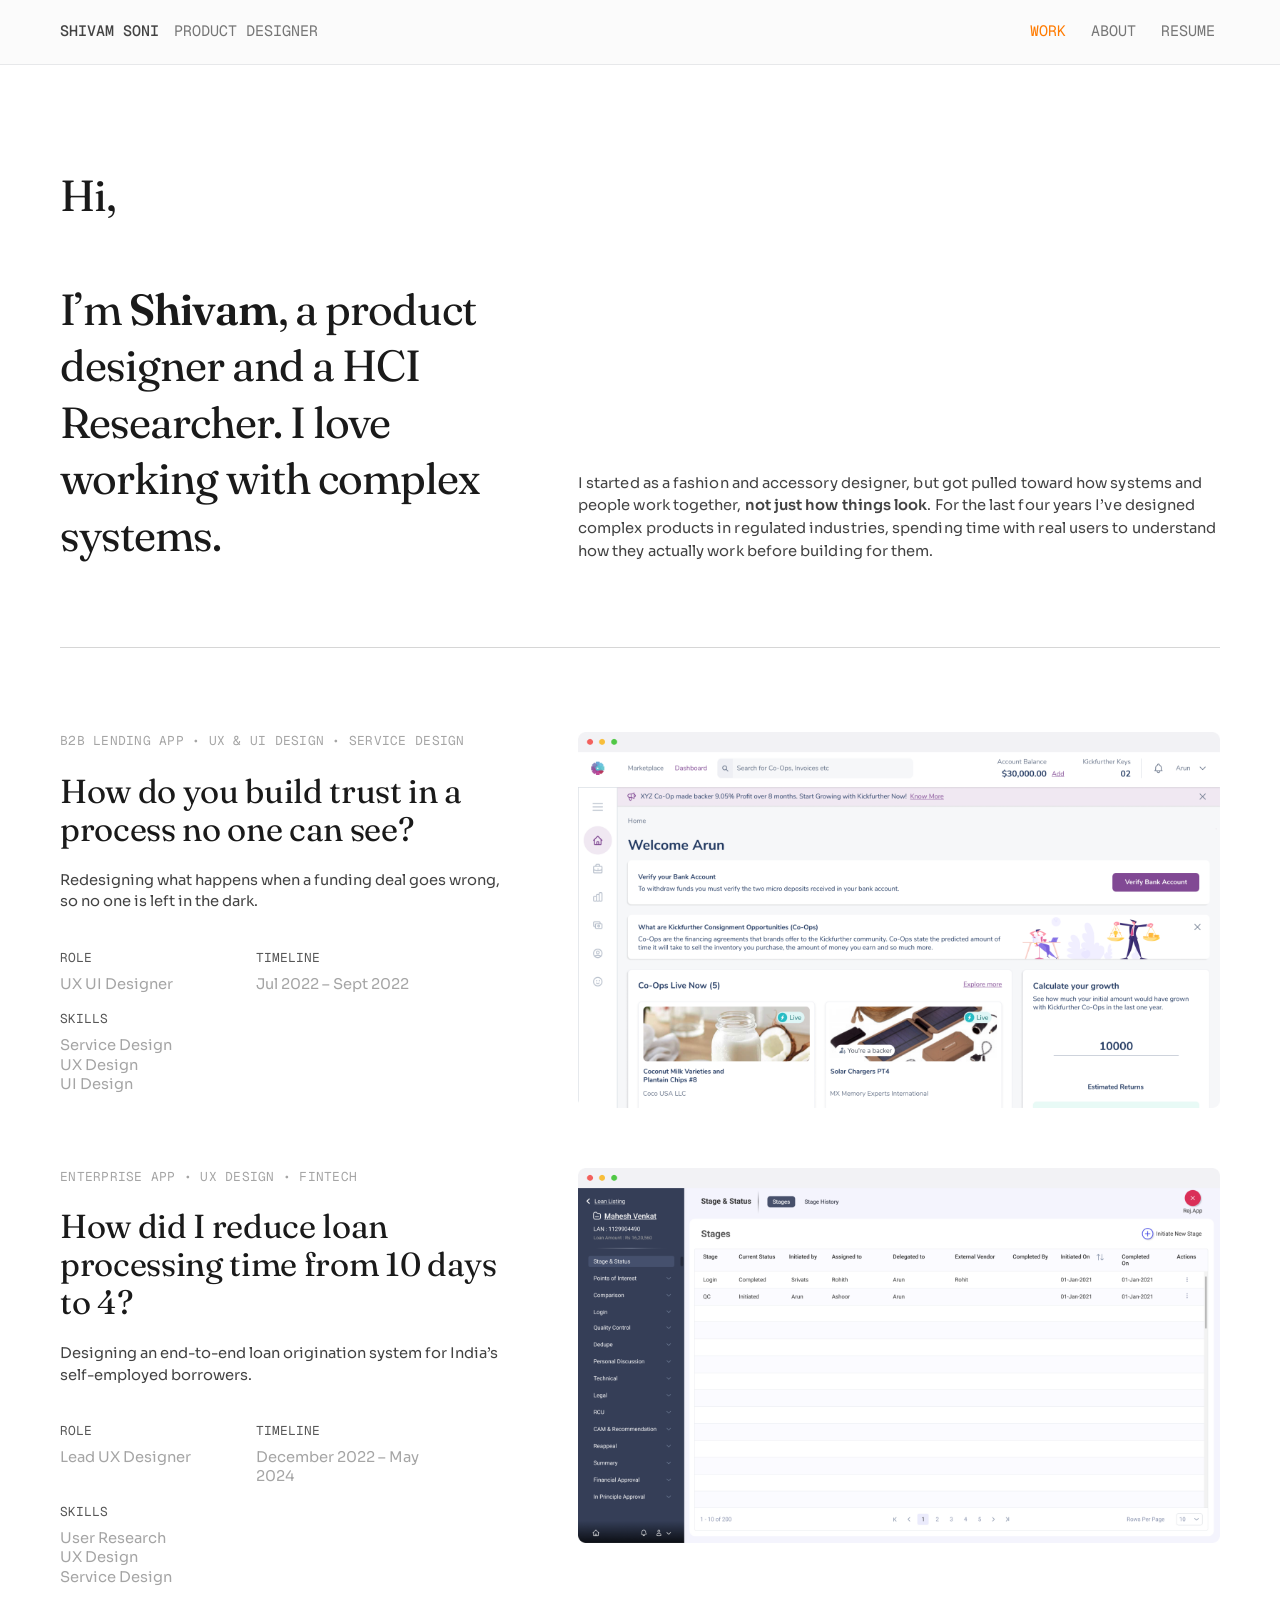
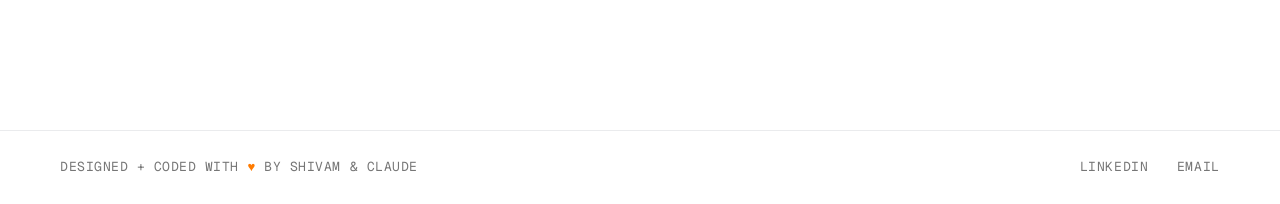
==== commit 695954b5: "Home: order Kickfurther case study first, Sahayya second Co-Authored-By: Claude Opus 4.8 <noreply@an" ====
--- a/index.html
+++ b/index.html
@@ -70,6 +70,25 @@
       <h2 class="visually-hidden">Selected work</h2>
       <div class="hp-work">
 
+        <!-- Kickfurther -->
+        <a class="hp-case" href="kickfurther.html" aria-label="Kickfurther case study — How do you build trust in a process no one can see?">
+          <div class="hp-case__text">
+            <div class="hp-case__head">
+              <p class="hp-eyebrow">B2B Lending app &bull; UX &amp; UI Design &bull; Service Design</p>
+              <h3 class="hp-case__title">How do you build trust in a process no one can see?</h3>
+              <p class="hp-case__subtitle">Redesigning what happens when a funding deal goes wrong, so no one is left in the dark.</p>
+            </div>
+            <dl class="hp-meta">
+              <div class="hp-meta__col"><dt>Role</dt><dd>UX UI Designer</dd></div>
+              <div class="hp-meta__col"><dt>Timeline</dt><dd>Jul 2022 &ndash; Sept 2022</dd></div>
+              <div class="hp-meta__col"><dt>Skills</dt><dd>Service Design<br />UX Design<br />UI Design</dd></div>
+            </dl>
+          </div>
+          <figure class="hp-case__media asset-slot" data-caption="Kickfurther investor dashboard mockup">
+            <img src="assets/img/home/laptop-kickfurther.png" alt="Kickfurther dashboard — Co-Ops and account overview, in a browser mockup" />
+          </figure>
+        </a>
+
         <!-- Sahayya -->
         <a class="hp-case" href="sahayya.html" aria-label="Sahayya case study — How did I reduce loan processing time from 10 days to 4?">
           <div class="hp-case__text">
@@ -86,25 +105,6 @@
           </div>
           <figure class="hp-case__media asset-slot" data-caption="Sahayya loan-origination app mockup">
             <img src="assets/img/home/laptop-sahayya.png" alt="Sahayya loan-lending app — stage &amp; status dashboard, in a browser mockup" />
-          </figure>
-        </a>
-
-        <!-- Kickfurther -->
-        <a class="hp-case" href="kickfurther.html" aria-label="Kickfurther case study — How do you build trust in a process no one can see?">
-          <div class="hp-case__text">
-            <div class="hp-case__head">
-              <p class="hp-eyebrow">B2B Lending app &bull; UX &amp; UI Design &bull; Service Design</p>
-              <h3 class="hp-case__title">How do you build trust in a process no one can see?</h3>
-              <p class="hp-case__subtitle">Redesigning what happens when a funding deal goes wrong, so no one is left in the dark.</p>
-            </div>
-            <dl class="hp-meta">
-              <div class="hp-meta__col"><dt>Role</dt><dd>UX UI Designer</dd></div>
-              <div class="hp-meta__col"><dt>Timeline</dt><dd>Jul 2022 &ndash; Sept 2022</dd></div>
-              <div class="hp-meta__col"><dt>Skills</dt><dd>Service Design<br />UX Design<br />UI Design</dd></div>
-            </dl>
-          </div>
-          <figure class="hp-case__media asset-slot" data-caption="Kickfurther investor dashboard mockup">
-            <img src="assets/img/home/laptop-kickfurther.png" alt="Kickfurther dashboard — Co-Ops and account overview, in a browser mockup" />
           </figure>
         </a>
 
--- a/assets/css/styles.css
+++ b/assets/css/styles.css
@@ -102,7 +102,8 @@
   border-bottom: 1px solid var(--hairline);
 }
 .site-nav__inner {
-  max-width: var(--wrap-max);
+  /* Uniform nav width across every page (1602 content + 60px gutters). */
+  max-width: calc(1602px + var(--page-pad-x) * 2);
   margin: 0 auto;
   min-height: var(--nav-h);
   padding: 20px var(--page-pad-x) 21px;
@@ -110,13 +111,13 @@
   align-items: center;
   gap: var(--gutter);
 }
-/* Empty rail + capped column mirror the page's content layout exactly,
-   so the brand/links line up with the intro + cards below at every width. */
-.site-nav__rail { flex: 0 0 var(--sidebar-w); }
+/* Rail is legacy (old content-aligned nav); the bar now spans the full inner
+   width on all pages, brand hard-left and links hard-right. */
+.site-nav__rail { display: none; }
 .site-nav__col {
   flex: 1 1 auto;
   min-width: 0;
-  max-width: var(--content-max);
+  max-width: none;
   display: flex;
   align-items: center;
   justify-content: space-between;
@@ -198,7 +199,8 @@
 .sidebar__back {
   display: inline-block;
   font-family: var(--font-mono);
-  font-size: 13px;
+  font-size: 16px;
+  line-height: 22.5px;
   text-transform: uppercase;
   letter-spacing: .06em;
   color: var(--grey-500);
@@ -210,7 +212,8 @@
 .section-nav { display: flex; flex-direction: column; gap: 12px; }
 .section-nav__link {
   font-family: var(--font-mono);
-  font-size: 13px;
+  font-size: 16px;
+  line-height: 22.5px;
   text-transform: uppercase;
   letter-spacing: .04em;
   color: var(--grey-400);
@@ -573,7 +576,8 @@
   margin-top: 40px;
 }
 .site-footer__inner {
-  max-width: var(--wrap-max);
+  /* Match the nav width so the footer aligns with the bar on every page. */
+  max-width: calc(1602px + var(--page-pad-x) * 2);
   margin: 0 auto;
   padding: 26px var(--page-pad-x);
   display: flex;
@@ -870,7 +874,7 @@
 }
 
 /* ---- Type tuning for the serif/sans pairing ---- */
-.kf .eyebrow { font-size: 15px; color: var(--grey-600); }
+.kf .eyebrow { font-size: 16px; line-height: 22.5px; color: var(--grey-500); }  /* Figma "Mono 16", Grey/500 */
 
 .kf .hero__title {
   font-weight: 400;
@@ -880,9 +884,11 @@
   font-optical-sizing: auto;
 }
 .kf .hero__subtitle {
-  font-size: clamp(19px, 2.2vw, 22px);
-  line-height: 1.45;
-  color: var(--grey-400);
+  font-family: var(--font-body);      /* Sora Regular (Figma hero subtitle) */
+  font-weight: 400;
+  font-size: 24px;
+  line-height: 32px;
+  color: var(--grey-700);             /* Figma grey/700 #434343 */
   max-width: 680px;
 }
 .kf .section__title {
@@ -893,9 +899,11 @@
   font-optical-sizing: auto;
 }
 .kf .body {
-  font-size: clamp(18px, 2.2vw, 22px);
-  line-height: 1.45;
-  color: var(--grey-500);
+  font-family: var(--font-body);      /* Sora (Figma "Body Regular 22") */
+  font-weight: 300;                    /* Light */
+  font-size: 18px;
+  line-height: 26px;
+  color: var(--grey-700);
 }
 
 /* ---- Sub-section headings (Ek Mukta Medium 26) ---- */
@@ -912,12 +920,15 @@
        subtle grey-40 fill + orange left rule (per Figma) ---- */
 .kf .hmw { gap: 30px; }
 .kf .hmw__item {
+  font-family: var(--font-body);
+  font-weight: 300;
   font-style: normal;
-  font-size: clamp(18px, 2.2vw, 22px);
-  line-height: 1.45;
-  color: var(--grey-700);
-  background: var(--grey-40);
-  padding: 6px 0 6px 15px;
+  font-size: 18px;
+  line-height: 26px;
+  color: var(--grey-600);
+  background: var(--grey-100);
+  border-left: 2px solid var(--tangy-500);   /* Figma Tangy Orange/500 #ff910a */
+  padding: 6px 15px;
 }
 .kf .hmw__item strong { color: var(--grey-700); font-weight: 700; }
 
@@ -1089,6 +1100,94 @@
   .kf-strip__item { flex-basis: 92%; }
 }
 
+/* =====================================================================
+   Case-study updates (Figma "KF Page" resync)
+   ===================================================================== */
+
+/* Nav on case-study pages now inherits the uniform base width (see
+   .site-nav__inner) so every page's nav has identical left/right gutters. */
+
+/* Introduction marketplace diagram */
+.kf .diagram--intro { aspect-ratio: 848 / 372; }
+.kf .asset-slot.is-missing.diagram--intro::after { min-height: 240px; }
+
+/* Wide flow maps / service blueprints — readable height, scroll horizontally */
+.kf .kf-scroll {
+  margin: 8px 0 32px;
+  overflow-x: auto;
+  overflow-y: hidden;
+  -webkit-overflow-scrolling: touch;
+}
+.kf .kf-scroll:has(img) {
+  border: 1px solid var(--grey-300);   /* Figma image frame */
+  border-radius: 11px;
+  background: var(--grey-40);
+}
+.kf .kf-scroll img {
+  height: clamp(280px, 46vw, 460px);
+  width: auto;
+  max-width: none;
+}
+.kf .asset-slot.is-missing.kf-scroll::after { min-height: 300px; }
+
+/* Two-up screenshot row (Go deeper into the cancellation flow) */
+.kf .kf-duo {
+  display: flex;
+  gap: 20px;
+  align-items: stretch;
+  margin: 8px 0 32px;
+}
+.kf .kf-duo__item { flex: 1 1 0; min-width: 0; margin: 0; }
+.kf .asset-slot.is-missing.kf-duo__item::after { min-height: 220px; }
+
+@media (max-width: 640px) {
+  .kf .kf-duo { flex-direction: column; }
+  /* In a column, flex-basis:0 collapses the items to ~0 height (and the
+     framed overflow:hidden then clips the image away) — reset to content height. */
+  .kf .kf-duo__item { flex: 0 0 auto; }
+  .kf .kf-scroll img { height: 260px; }
+  /* Hide the case-study side nav (Back + section links) on mobile only */
+  .cs .sidebar { display: none; }
+}
+
+/* ---------------------------------------------------------------------
+   Kickfurther revised layout (Figma) — fractional 3-column grid,
+   framed images, investor gallery. Max page width 1722px.
+   --------------------------------------------------------------------- */
+
+/* Main is now a 3-col grid: sidebar 0.25fr | content 1fr | empty 0.25fr */
+.kf .layout {
+  max-width: 1722px;
+  display: grid;
+  grid-template-columns: 0.25fr 1fr 0.25fr;
+  gap: 32px;
+  align-items: start;
+}
+.kf .sidebar { width: auto; }        /* fills col 1 (fluid) */
+.kf .content { max-width: none; }    /* fills col 2 (fluid) */
+/* Body copy fills the full content column edge-to-edge, like the images
+   (Figma body nodes span the whole column). */
+.kf .body { max-width: none; }
+
+@media (max-width: 900px) {
+  .kf .layout { grid-template-columns: 1fr; gap: 0; }   /* stack on tablet/mobile */
+}
+
+/* Framed images — 1px Grey/300 border + 11px radius (Figma) */
+.kf .asset-slot:has(img) {
+  border: 1px solid var(--grey-300);
+  border-radius: 11px;
+  overflow: hidden;
+  background: transparent;
+  aspect-ratio: auto;
+}
+/* wide scroll maps keep their frame but stay horizontally scrollable */
+.kf .kf-scroll:has(img) { overflow-x: auto; overflow-y: hidden; }
+
+/* Investor gallery (single combined image) */
+.kf .kf-gallery { margin: 8px 0 32px; }
+.kf .asset-slot.is-missing.kf-gallery::after { min-height: 480px; }
+
 
 /* =====================================================================
    About page (Figma node 236:2569) — centred column, photo bento,
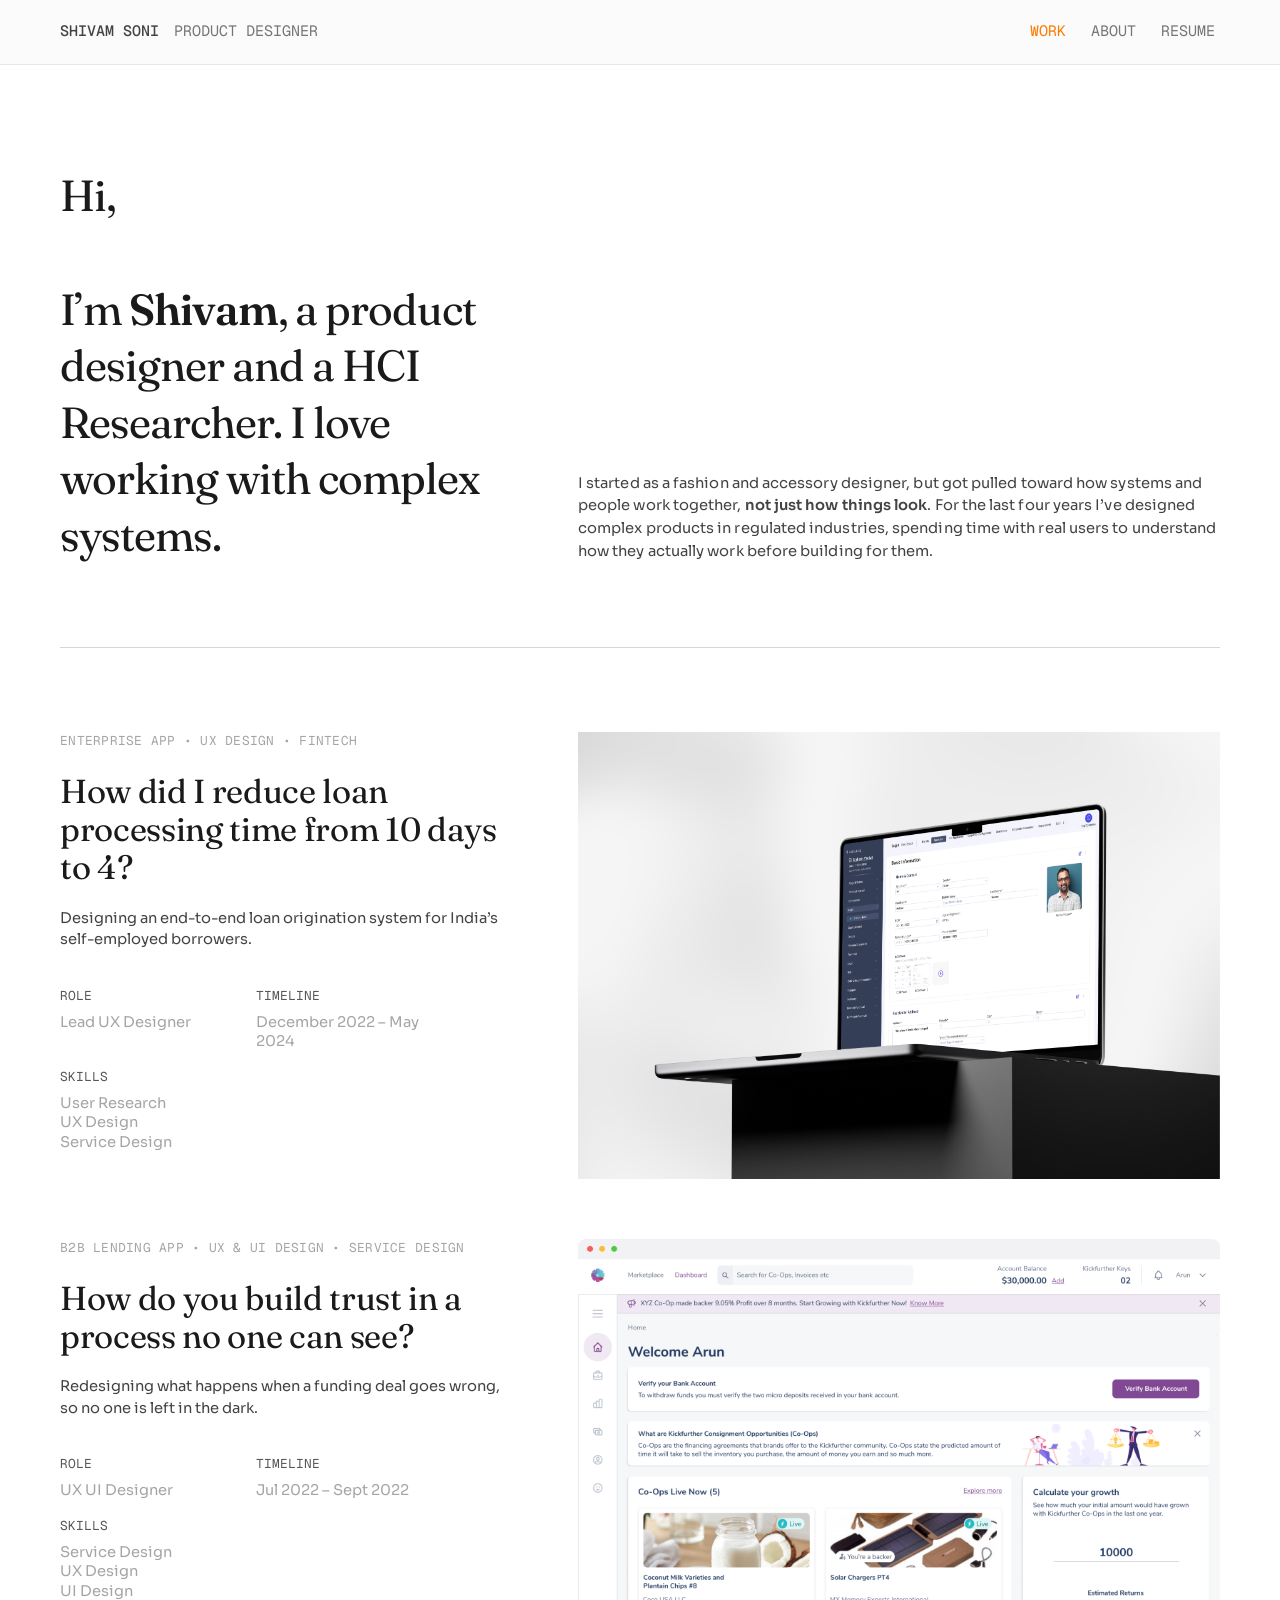
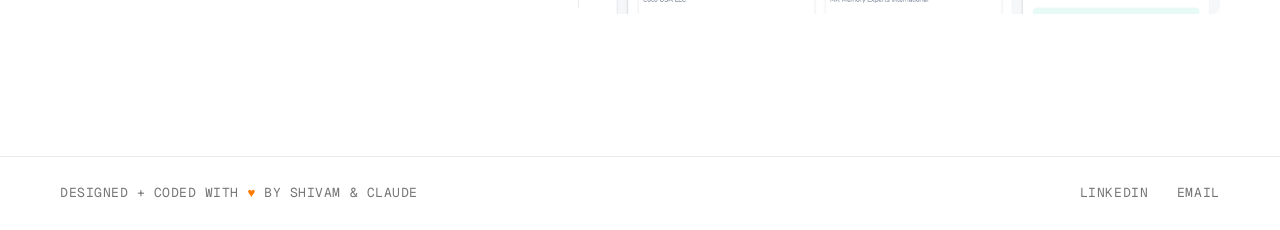
==== commit 22225173: "Promote latest staging: Sahayya rebuild, home reorder, image + copy fixes Brings production in line " ====
--- a/index.html
+++ b/index.html
@@ -70,6 +70,25 @@
       <h2 class="visually-hidden">Selected work</h2>
       <div class="hp-work">
 
+        <!-- Sahayya -->
+        <a class="hp-case" href="sahayya.html" aria-label="Sahayya case study — How did I reduce loan processing time from 10 days to 4?">
+          <div class="hp-case__text">
+            <div class="hp-case__head">
+              <p class="hp-eyebrow">Enterprise app &bull; UX Design &bull; Fintech</p>
+              <h3 class="hp-case__title">How did I reduce loan processing time from 10 days to 4?</h3>
+              <p class="hp-case__subtitle">Designing an end-to-end loan origination system for India&rsquo;s self-employed borrowers.</p>
+            </div>
+            <dl class="hp-meta">
+              <div class="hp-meta__col"><dt>Role</dt><dd>Lead UX Designer</dd></div>
+              <div class="hp-meta__col"><dt>Timeline</dt><dd>December 2022 &ndash; May 2024</dd></div>
+              <div class="hp-meta__col"><dt>Skills</dt><dd>User Research<br />UX Design<br />Service Design</dd></div>
+            </dl>
+          </div>
+          <figure class="hp-case__media asset-slot" data-caption="Sahayya loan-origination app mockup">
+            <img src="assets/img/sahayya/hero-laptop.png" alt="Sahayya loan-origination app shown on a laptop, over a soft grey gradient" />
+          </figure>
+        </a>
+
         <!-- Kickfurther -->
         <a class="hp-case" href="kickfurther.html" aria-label="Kickfurther case study — How do you build trust in a process no one can see?">
           <div class="hp-case__text">
@@ -86,25 +105,6 @@
           </div>
           <figure class="hp-case__media asset-slot" data-caption="Kickfurther investor dashboard mockup">
             <img src="assets/img/home/laptop-kickfurther.png" alt="Kickfurther dashboard — Co-Ops and account overview, in a browser mockup" />
-          </figure>
-        </a>
-
-        <!-- Sahayya -->
-        <a class="hp-case" href="sahayya.html" aria-label="Sahayya case study — How did I reduce loan processing time from 10 days to 4?">
-          <div class="hp-case__text">
-            <div class="hp-case__head">
-              <p class="hp-eyebrow">Enterprise app &bull; UX Design &bull; Fintech</p>
-              <h3 class="hp-case__title">How did I reduce loan processing time from 10 days to 4?</h3>
-              <p class="hp-case__subtitle">Designing an end-to-end loan origination system for India&rsquo;s self-employed borrowers.</p>
-            </div>
-            <dl class="hp-meta">
-              <div class="hp-meta__col"><dt>Role</dt><dd>Lead UX Designer</dd></div>
-              <div class="hp-meta__col"><dt>Timeline</dt><dd>December 2022 &ndash; May 2024</dd></div>
-              <div class="hp-meta__col"><dt>Skills</dt><dd>User Research<br />UX Design<br />Service Design</dd></div>
-            </dl>
-          </div>
-          <figure class="hp-case__media asset-slot" data-caption="Sahayya loan-origination app mockup">
-            <img src="assets/img/home/laptop-sahayya.png" alt="Sahayya loan-lending app — stage &amp; status dashboard, in a browser mockup" />
           </figure>
         </a>
 
--- a/assets/css/styles.css
+++ b/assets/css/styles.css
@@ -889,7 +889,7 @@
   font-size: 24px;
   line-height: 32px;
   color: var(--grey-700);             /* Figma grey/700 #434343 */
-  max-width: 680px;
+  max-width: none;                    /* fill the content column, like the body copy */
 }
 .kf .section__title {
   font-weight: 400;
@@ -1243,7 +1243,7 @@
   font-family: var(--font-body);
   font-size: clamp(14px, 1.4vw, 18px);
   line-height: 1.45;
-  color: var(--grey-500);
+  color: var(--grey-700);
   margin: 0 0 25px;
 }
 .about-body p:last-child { margin-bottom: 0; }
@@ -1252,7 +1252,7 @@
   font-family: var(--font-body);
   font-size: clamp(14px, 1.4vw, 18px);
   line-height: 1.45;
-  color: var(--grey-500);
+  color: var(--grey-700);
 }
 
 /* "Lets Chat" button — bordered pill, only the bottom-right corner rounded */
@@ -1281,3 +1281,104 @@
   .about-bento { gap: 8px; }
   .about-divider { display: none; }
 }
+
+/* =====================================================================
+   Sahayya case study (Figma node 534:6485) — reuses the Kickfurther kit
+   (body.kf) and adds: a shader hero stage, image+text splits, numbered
+   notes, a four-bucket list, and a two-up "what I learned" grid.
+   Scoped to body.sa.
+   ===================================================================== */
+
+/* Thin section divider (Figma "Line 1" after Scope) */
+.sa .sa-rule {
+  border: 0;
+  border-top: 1px solid var(--grey-200);
+  margin: 8px 0 56px;
+  width: 100%;
+}
+
+/* ---- Figma image treatment --------------------------------------- *
+ * Every screenshot sits on a soft grey panel with the image inset,
+ * square corners and no stroke (overrides the kit's framed-image rule). */
+.sa .sa-shot:has(img) {
+  background: var(--grey-100);
+  border: 0;
+  border-radius: 0;
+  padding: 25px;
+}
+.sa .sa-split__media:has(img) {
+  border: 0;
+  border-radius: 0;
+  background: var(--grey-100);   /* grey container sits behind the image only */
+  padding: 20px;
+}
+
+/* ---- Image + text split (The customer, Solution 02 blocks) --------- *
+ * The grey panel spans the whole row; image left, text vertically
+ * centred on the right. */
+.sa .sa-split {
+  display: flex;
+  gap: 40px;
+  align-items: center;
+  margin: 8px 0 32px;
+}
+.sa .sa-split__media { flex: 1 1 0; min-width: 0; margin: 0; }
+.sa .sa-split__text  { flex: 1 1 0; min-width: 0; }
+.sa .sa-split__text .body:last-child { margin-bottom: 0; }
+.sa .asset-slot.is-missing.sa-split__media::after { min-height: 320px; }
+
+/* ---- Hero image: square corners, no stroke (Figma) ---------------- */
+.sa .hero__image:has(img) { border: 0; border-radius: 0; }
+
+/* ---- Full-width screenshots --------------------------------------- */
+.sa .asset-slot.is-missing.sa-shot::after { min-height: 300px; }
+
+/* ---- HMW bars: tighter spacing (match Figma) ---------------------- */
+.sa .hmw { gap: 16px; }
+
+/* ---- Big bold number for numbered notes (Figma: dark sans) --------- */
+.sa .sa-note__num {
+  display: block;
+  font-family: var(--font-body);
+  font-weight: 700;
+  font-size: 56px;
+  line-height: 1;
+  color: var(--grey-900);
+  margin-bottom: 14px;
+}
+
+/* ---- "What I learned" — two-up grid ------------------------------- */
+.sa .sa-lessons {
+  display: grid;
+  grid-template-columns: 1fr 1fr;
+  gap: 40px;
+  margin-top: 24px;
+}
+.sa .sa-lesson__num {
+  display: block;
+  font-family: var(--font-body);
+  font-weight: 700;
+  font-size: 56px;
+  line-height: 1;
+  color: var(--grey-900);
+  margin-bottom: 36px;
+}
+.sa .sa-lesson__title {
+  font-family: var(--font-body);
+  font-weight: 700;
+  font-size: 20px;
+  line-height: 1.3;
+  color: var(--grey-900);
+  margin: 0 0 10px;
+}
+
+@media (max-width: 860px) {
+  .sa .sa-split { flex-direction: column; gap: 24px; align-items: stretch; }
+  /* stacked: size to content so the image doesn't collapse to a strip */
+  .sa .sa-split__media, .sa .sa-split__text { flex: 0 0 auto; }
+  .sa .sa-lessons { grid-template-columns: 1fr; gap: 32px; }
+}
+@media (max-width: 640px) {
+  .sa .sa-note__num, .sa .sa-lesson__num { font-size: 46px; }
+  .sa .sa-split__media:has(img), .sa .sa-shot:has(img) { padding: 16px; }
+}
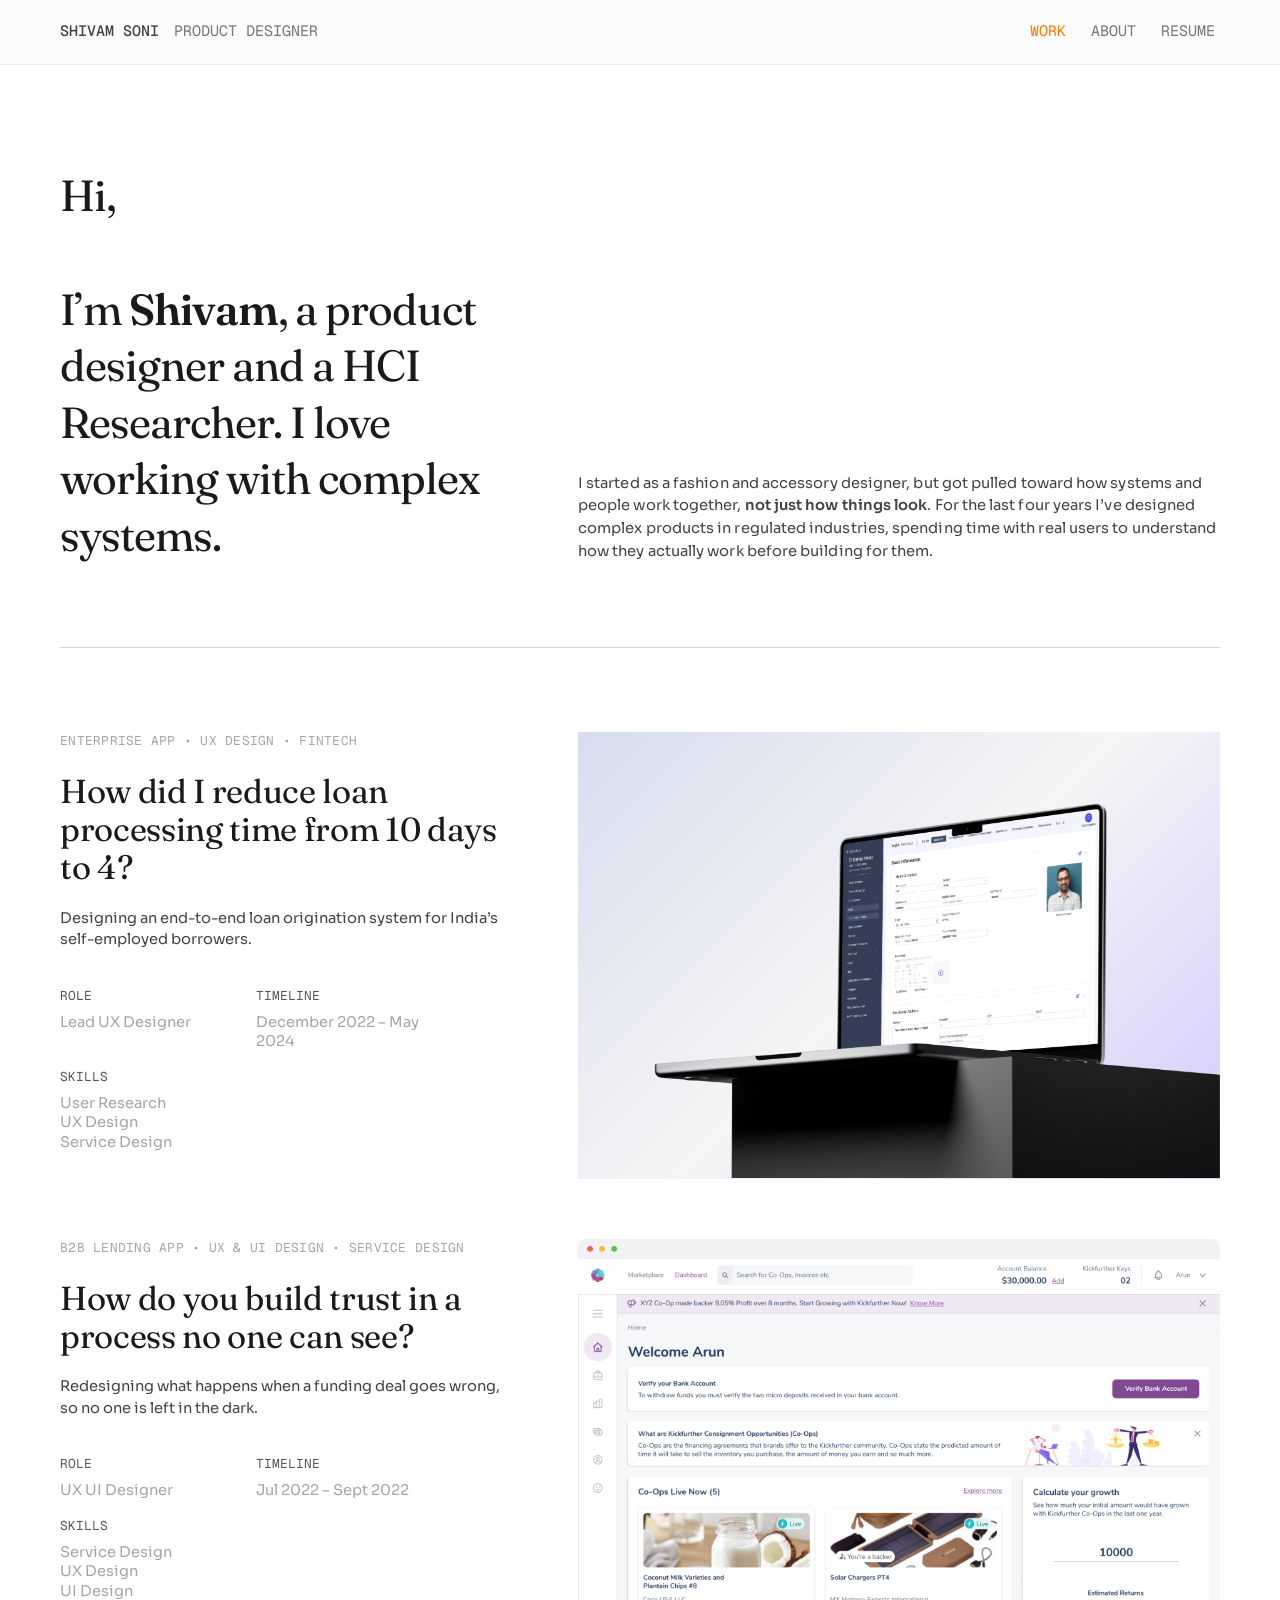
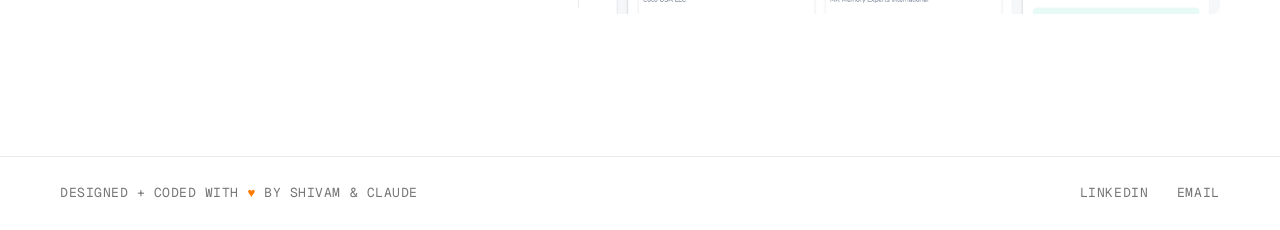
==== commit b0163f83: "Promote latest staging: animated shader hero, home card polish Brings production in line with the po" ====
--- a/index.html
+++ b/index.html
@@ -26,7 +26,7 @@
   <link rel="preconnect" href="https://fonts.googleapis.com" />
   <link rel="preconnect" href="https://fonts.gstatic.com" crossorigin />
   <link href="https://fonts.googleapis.com/css2?family=Fraunces:opsz,wght@9..144,400;9..144,500;9..144,600&family=Mukta:wght@400;500;600;700&family=Sora:wght@400;600&family=Geist+Mono:wght@400;500&display=swap" rel="stylesheet" />
-  <link rel="stylesheet" href="assets/css/styles.css" />
+  <link rel="stylesheet" href="assets/css/styles.css?v=20261004" />
 </head>
 <body class="hp">
 
@@ -75,7 +75,7 @@
           <div class="hp-case__text">
             <div class="hp-case__head">
               <p class="hp-eyebrow">Enterprise app &bull; UX Design &bull; Fintech</p>
-              <h3 class="hp-case__title">How did I reduce loan processing time from 10 days to 4?</h3>
+              <h3 class="hp-case__title"><span class="hp-case__title-u">How did I reduce loan processing time from 10 days to 4?</span></h3>
               <p class="hp-case__subtitle">Designing an end-to-end loan origination system for India&rsquo;s self-employed borrowers.</p>
             </div>
             <dl class="hp-meta">
@@ -84,8 +84,14 @@
               <div class="hp-meta__col"><dt>Skills</dt><dd>User Research<br />UX Design<br />Service Design</dd></div>
             </dl>
           </div>
-          <figure class="hp-case__media asset-slot" data-caption="Sahayya loan-origination app mockup">
-            <img src="assets/img/sahayya/hero-laptop.png" alt="Sahayya loan-origination app shown on a laptop, over a soft grey gradient" />
+          <figure class="hp-case__media">
+            <!-- Animated "Moving gradient" shader behind the transparent laptop mockup -->
+            <div class="sa-hero-stage" data-moving-gradient>
+              <canvas class="sa-hero-stage__canvas" aria-hidden="true"></canvas>
+              <img class="sa-hero-stage__mockup" src="assets/img/sahayya/hero-mockup.png"
+                   width="2051" height="1426"
+                   alt="Sahayya loan-origination app shown on a laptop" />
+            </div>
           </figure>
         </a>
 
@@ -94,7 +100,7 @@
           <div class="hp-case__text">
             <div class="hp-case__head">
               <p class="hp-eyebrow">B2B Lending app &bull; UX &amp; UI Design &bull; Service Design</p>
-              <h3 class="hp-case__title">How do you build trust in a process no one can see?</h3>
+              <h3 class="hp-case__title"><span class="hp-case__title-u">How do you build trust in a process no one can see?</span></h3>
               <p class="hp-case__subtitle">Redesigning what happens when a funding deal goes wrong, so no one is left in the dark.</p>
             </div>
             <dl class="hp-meta">
@@ -123,6 +129,7 @@
     </div>
   </footer>
 
-  <script src="assets/js/main.js"></script>
+  <script src="assets/js/main.js?v=20261002"></script>
+  <script type="module" src="assets/js/moving-gradient.js?v=20261002"></script>
 </body>
 </html>
--- a/assets/css/styles.css
+++ b/assets/css/styles.css
@@ -717,7 +717,23 @@
   letter-spacing: -0.01em;
   color: var(--grey-900);
   margin: 0;
-  transition: color .2s ease;
+}
+/* Hover "underline reveal" on the inline title span (background-image technique,
+   not text-decoration). currentColor matches the text; box-decoration-break keeps
+   the underline continuous per line when the title wraps. */
+.hp-case__title-u {
+  background-image: linear-gradient(currentColor, currentColor);
+  background-repeat: no-repeat;
+  background-position: 0 90%;
+  background-size: 0 1.5px;
+  transition: background-size 0.583s cubic-bezier(0.16, 1, 0.2, 1);
+  box-decoration-break: clone;
+  -webkit-box-decoration-break: clone;
+}
+.hp-case:hover .hp-case__title-u,
+.hp-case:focus-visible .hp-case__title-u { background-size: 100% 1.5px; }
+@media (prefers-reduced-motion: reduce) {
+  .hp-case__title-u { transition: none; }
 }
 .hp-case__subtitle {
   font-family: var(--font-body);
@@ -742,7 +758,6 @@
   line-height: 1.33;
   color: var(--grey-400);
 }
-.hp-case:hover .hp-case__title { color: var(--accent); }
 .hp-case:focus-visible { outline: 2px solid var(--accent); }
 
 /* ---- Case media (single browser-mockup image supplied by the designer) ---- */
@@ -1327,8 +1342,51 @@
 .sa .sa-split__text .body:last-child { margin-bottom: 0; }
 .sa .asset-slot.is-missing.sa-split__media::after { min-height: 320px; }
 
-/* ---- Hero image: square corners, no stroke (Figma) ---------------- */
-.sa .hero__image:has(img) { border: 0; border-radius: 0; }
+/* ---- Hero stage: animated shader gradient + laptop mockup ---------- *
+ * Container clips the canvas; mockup (transparent PNG) sits on top so the
+ * moving gradient shows around and behind it. Square corners (match Figma).
+ * aspect-ratio matches the mockup so the laptop lands exactly as before.
+ * Un-scoped so it works in the Sahayya hero AND the home Sahayya card. */
+.sa-hero-stage {
+  position: relative;
+  overflow: hidden;
+  aspect-ratio: 2051 / 1426;
+  margin: 8px 0 40px;
+}
+.sa-hero-stage__canvas {
+  position: absolute;
+  inset: 0;
+  width: 100%;
+  height: 100%;
+  z-index: 0;
+  display: block;
+  pointer-events: none;                 /* never blocks clicks */
+  /* Fallback shown until WebGPU starts, and if it's unsupported.
+     Matches the Figma gradient palette. */
+  background: linear-gradient(135deg, #d7ddef 0%, #f5f5f5 50%, #d1cbfd 100%);
+}
+.sa-hero-stage__mockup {
+  position: relative;
+  z-index: 1;
+  display: block;
+  width: 100%;
+  height: auto;                         /* preserve aspect; no distortion */
+}
+/* In the home project card the stage has no extra vertical margin. */
+.hp-case__media .sa-hero-stage { margin: 0; }
+/* Home card hover: only the mockup zooms 5%; the shader canvas stays still.
+   The stage's overflow:hidden clips the zoomed image to the container. */
+.hp-case__media .sa-hero-stage__mockup {
+  transform: scale(1);
+  transform-origin: center center;
+  transition: transform 0.6s cubic-bezier(0.16, 1, 0.2, 1);
+  will-change: transform;
+}
+.hp-case:hover .hp-case__media .sa-hero-stage__mockup,
+.hp-case:focus-visible .hp-case__media .sa-hero-stage__mockup { transform: scale(1.05); }
+@media (prefers-reduced-motion: reduce) {
+  .hp-case__media .sa-hero-stage__mockup { transition: none; }
+}
 
 /* ---- Full-width screenshots --------------------------------------- */
 .sa .asset-slot.is-missing.sa-shot::after { min-height: 300px; }
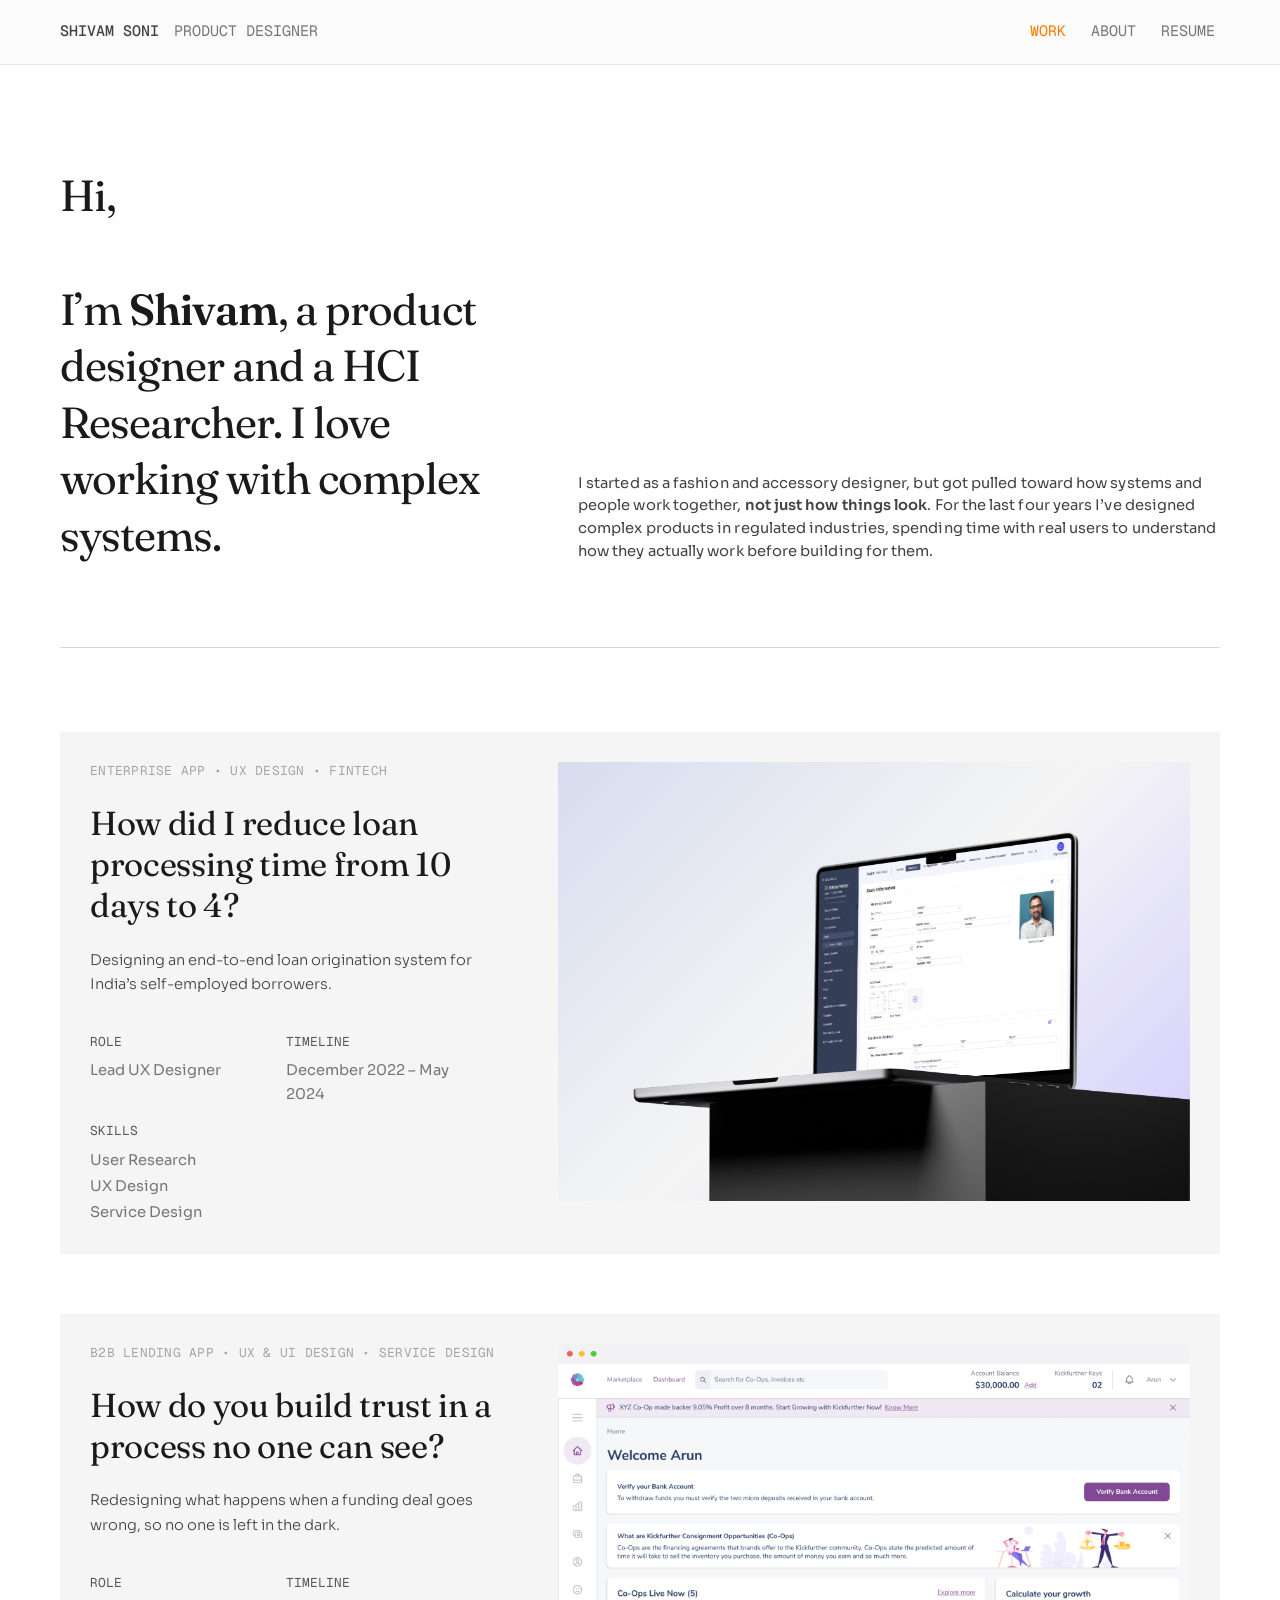
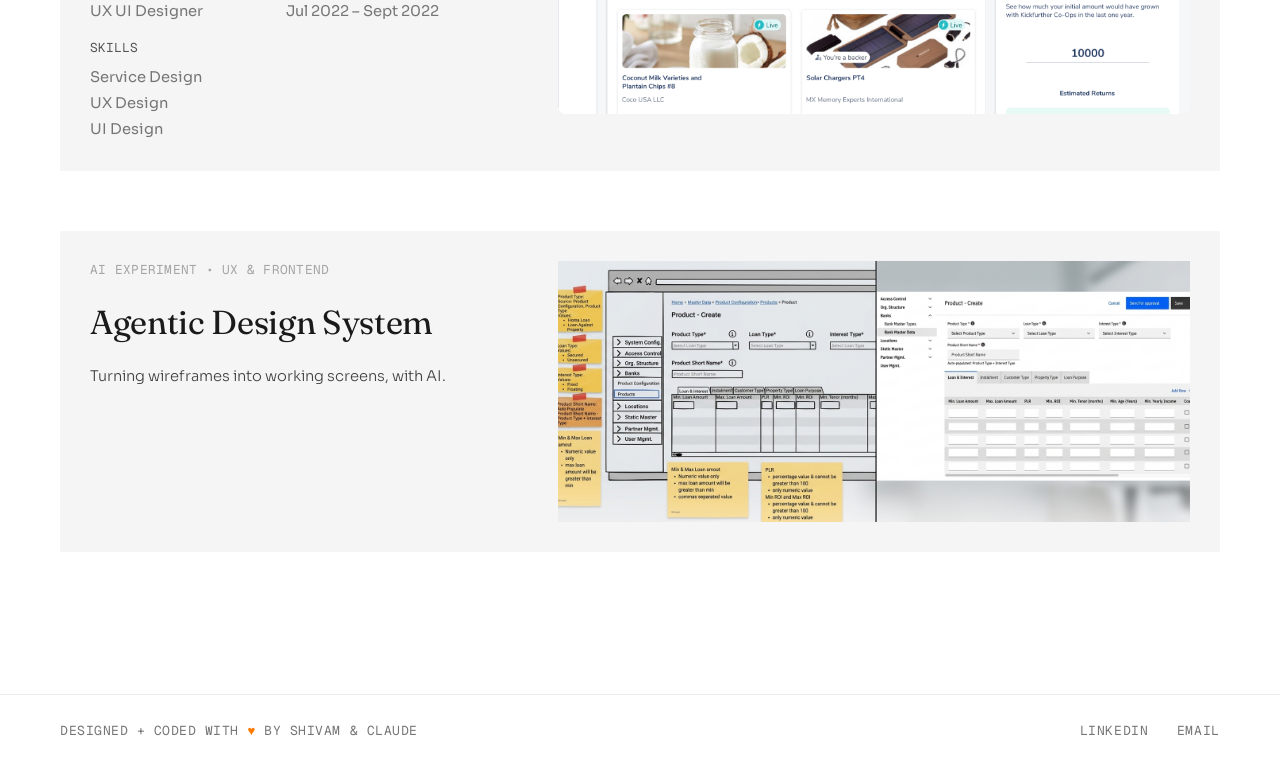
==== commit bb576260: "Promote latest staging: Agentic Design System page, updated home cards, About tweak Adds agentic-ds." ====
--- a/index.html
+++ b/index.html
@@ -15,7 +15,7 @@
   <link rel="icon" href="assets/favicon-32.png" sizes="32x32" type="image/png" />
   <link rel="apple-touch-icon" href="assets/apple-touch-icon.png" />
   <title>Shivam Soni — Product Designer</title>
-  <meta name="description" content="Shivam Soni — product designer and HCI researcher who loves working with complex systems. Selected UX case studies: Sahayya and Kickfurther." />
+  <meta name="description" content="Shivam Soni — product designer and HCI researcher who loves working with complex systems. Selected case studies: Sahayya, Kickfurther and Agentic Design System." />
 
   <!-- Open Graph -->
   <meta property="og:type" content="website" />
@@ -26,7 +26,7 @@
   <link rel="preconnect" href="https://fonts.googleapis.com" />
   <link rel="preconnect" href="https://fonts.gstatic.com" crossorigin />
   <link href="https://fonts.googleapis.com/css2?family=Fraunces:opsz,wght@9..144,400;9..144,500;9..144,600&family=Mukta:wght@400;500;600;700&family=Sora:wght@400;600&family=Geist+Mono:wght@400;500&display=swap" rel="stylesheet" />
-  <link rel="stylesheet" href="assets/css/styles.css?v=20261004" />
+  <link rel="stylesheet" href="assets/css/styles.css?v=20261014" />
 </head>
 <body class="hp">
 
@@ -81,7 +81,7 @@
             <dl class="hp-meta">
               <div class="hp-meta__col"><dt>Role</dt><dd>Lead UX Designer</dd></div>
               <div class="hp-meta__col"><dt>Timeline</dt><dd>December 2022 &ndash; May 2024</dd></div>
-              <div class="hp-meta__col"><dt>Skills</dt><dd>User Research<br />UX Design<br />Service Design</dd></div>
+              <div class="hp-meta__col"><dt>Skills</dt><dd><span>User Research</span><span>UX Design</span><span>Service Design</span></dd></div>
             </dl>
           </div>
           <figure class="hp-case__media">
@@ -106,11 +106,26 @@
             <dl class="hp-meta">
               <div class="hp-meta__col"><dt>Role</dt><dd>UX UI Designer</dd></div>
               <div class="hp-meta__col"><dt>Timeline</dt><dd>Jul 2022 &ndash; Sept 2022</dd></div>
-              <div class="hp-meta__col"><dt>Skills</dt><dd>Service Design<br />UX Design<br />UI Design</dd></div>
+              <div class="hp-meta__col"><dt>Skills</dt><dd><span>Service Design</span><span>UX Design</span><span>UI Design</span></dd></div>
             </dl>
           </div>
           <figure class="hp-case__media asset-slot" data-caption="Kickfurther investor dashboard mockup">
             <img src="assets/img/home/laptop-kickfurther.png" alt="Kickfurther dashboard — Co-Ops and account overview, in a browser mockup" />
+          </figure>
+        </a>
+
+        <!-- Agentic Design System -->
+        <a class="hp-case" href="agentic-ds.html" aria-label="Agentic Design System case study — Turning wireframes into working screens, with AI.">
+          <div class="hp-case__text">
+            <div class="hp-case__head">
+              <p class="hp-eyebrow">AI Experiment &bull; UX &amp; Frontend</p>
+              <h3 class="hp-case__title"><span class="hp-case__title-u">Agentic Design System</span></h3>
+              <p class="hp-case__subtitle">Turning wireframes into working screens, with AI.</p>
+            </div>
+          </div>
+          <figure class="hp-case__media hp-case__media--screen asset-slot" data-caption="Agentic Design System: a wireframe beside the Carbon screen the agent built">
+            <img src="assets/video/agentic-ds/hero-poster.jpg" width="1641" height="656"
+                 alt="A wireframe with sticky-note specs beside the Carbon design system screen built from it" />
           </figure>
         </a>
 
@@ -129,7 +144,7 @@
     </div>
   </footer>
 
-  <script src="assets/js/main.js?v=20261002"></script>
+  <script src="assets/js/main.js?v=20261014"></script>
   <script type="module" src="assets/js/moving-gradient.js?v=20261002"></script>
 </body>
 </html>
--- a/assets/css/styles.css
+++ b/assets/css/styles.css
@@ -682,17 +682,19 @@
 
 /* ---- Work ---- */
 .hp-work { display: flex; flex-direction: column; gap: 60px; padding-top: 40px; }
+/* Each project is a grey card (Figma: grey-100 panel, 30px padding, 60px text/image gap) */
 .hp-case {
   display: flex;
   gap: 60px;
   align-items: flex-start;
+  padding: 30px;
+  background: var(--grey-100);
   text-decoration: none;
   color: inherit;
-  border-radius: 12px;
-  outline-offset: 8px;
+  outline-offset: 4px;
 }
 .hp-case__text {
-  flex: 642 1 0;
+  flex: 582 1 0;
   min-width: 0;
   display: flex;
   flex-direction: column;
@@ -713,7 +715,7 @@
   font-optical-sizing: auto;
   font-weight: 400;
   font-size: clamp(22px, 2.6vw, 34px);
-  line-height: 1.14;
+  line-height: 1.235;
   letter-spacing: -0.01em;
   color: var(--grey-900);
   margin: 0;
@@ -737,8 +739,9 @@
 }
 .hp-case__subtitle {
   font-family: var(--font-body);
+  font-weight: 300;
   font-size: clamp(14px, 1.15vw, 18px);
-  line-height: 1.45;
+  line-height: 1.667;
   color: var(--grey-700);
   margin: 0;
 }
@@ -754,10 +757,12 @@
 .hp-meta__col dd {
   margin: 0;
   font-family: var(--font-body);
-  font-size: clamp(14px, 1.15vw, 18px);
-  line-height: 1.33;
-  color: var(--grey-400);
-}
+  font-size: clamp(14px, 1.15vw, 16px);
+  line-height: 24px;
+  color: var(--grey-500);
+}
+.hp-meta__col dd span { display: block; }
+.hp-meta__col dd span + span { margin-top: 2px; }
 .hp-case:focus-visible { outline: 2px solid var(--accent); }
 
 /* ---- Case media (single browser-mockup image supplied by the designer) ---- */
@@ -768,6 +773,9 @@
 /* Placeholder box until the mockup image is uploaded */
 .hp-case__media.is-missing { aspect-ratio: 1600 / 1000; background: var(--grey-100); }
 .hp-case__media.is-missing::after { min-height: 200px; }
+/* Agentic Design System card: a plain screen image (white, square top, 11.25px bottom corners) */
+.hp-case__media--screen { background: #fff; border-radius: 0 0 11.25px 11.25px; overflow: hidden; }
+.hp-case__media--screen img { aspect-ratio: 900 / 371; object-fit: cover; }
 
 /* Stack to a single column on tablet + mobile; laptop mockup goes on top */
 @media (max-width: 1279px) {
@@ -783,6 +791,7 @@
 @media (max-width: 640px) {
   /* Meta columns shrink so Role + Timeline still sit side by side on phones */
   .hp-meta__col { width: auto; min-width: 108px; }
+  .hp-case { padding: 20px; }
 }
 
 /* ========================================================= ANIMATION */
@@ -1211,7 +1220,6 @@
 body.about .home-layout { padding-top: 47px; padding-bottom: 48px; }
 
 .about-stack { display: flex; flex-direction: column; gap: 44px; width: 100%; }
-.about-divider { border: 0; border-top: 1px solid var(--hairline); margin: 0; width: 100%; }
 
 /* Photo bento — 768 × 428, two rows of three (widths per Figma). */
 .about-bento {
@@ -1294,7 +1302,6 @@
   .about-bento { aspect-ratio: auto; }
   .about-bento__row { height: 150px; flex: 0 0 auto; gap: 4px; }
   .about-bento { gap: 8px; }
-  .about-divider { display: none; }
 }
 
 /* =====================================================================
@@ -1440,3 +1447,275 @@
   .sa .sa-note__num, .sa .sa-lesson__num { font-size: 46px; }
   .sa .sa-split__media:has(img), .sa .sa-shot:has(img) { padding: 16px; }
 }
+
+
+/* =====================================================================
+   Agentic Design Systems (Figma node 728:6952) — reuses the case-study kit
+   (body.kf) and the grey-panel screenshots (.sa-shot). Adds the Setup cards
+   and the 3-up Impact block. Scoped to body.ag so no other page is affected.
+   Spacing follows the Figma frame: 60px between sections, 30px body leading.
+   ===================================================================== */
+
+/* Section rhythm: 60px gap. flow-root keeps a panel's bottom margin inside the
+   section (Figma: 20px panel padding + 60px gap = 80px before the next title). */
+.ag .section { margin-bottom: 60px; display: flow-root; }
+.ag .section:last-child { margin-bottom: 0; }
+
+/* Body copy: Sora Light 18 / 30 (Figma "Body Regular 22") */
+.ag .body { line-height: 30px; margin: 0 0 20px; }
+
+/* Hero header (Figma): eyebrow 22.5 / title 48 (59px line box, -0.01em) / subtitle 24/32,
+   with 10px eyebrow→title, 20px title→subtitle and 32px subtitle→image gaps. */
+.ag .eyebrow { margin: 0 0 10px; }
+.ag .hero__title { line-height: 1.229; letter-spacing: -0.01em; margin: 0 0 20px; }
+.ag .hero__subtitle { margin: 0 0 32px; }
+/* Hero image: plain square-cornered slot */
+.ag .hero__image { margin: 0; }
+.ag .hero__image:has(img) { border: 0; border-radius: 0; }
+.ag .hero__image.is-missing { aspect-ratio: 16 / 9; }
+.ag .asset-slot.is-missing.hero__image::after { min-height: 100%; height: 100%; }
+
+/* Screenshot panels: 40px above (20 frame gap + 20 inset), 20px below */
+.ag .sa-shot { margin: 40px 0 20px; }
+
+/* ---- Setup cards ---------------------------------------------------- */
+.ag-cards {
+  list-style: none;
+  margin: 40px 0 0;
+  padding: 0;
+  display: grid;
+  grid-template-columns: repeat(3, minmax(0, 1fr));
+  gap: 32px;
+}
+.ag-card {
+  display: flex;
+  flex-direction: column;
+  gap: 20px;
+  padding: 15px;
+  background: var(--grey-100);
+  border: 1px solid #ededed;
+  border-radius: 10px;
+}
+.ag-card__icon { width: 40px; height: 40px; flex: 0 0 auto; display: block; }
+.ag-card__text { display: flex; flex-direction: column; gap: 10px; }
+.ag-card__title {
+  font-family: var(--font-body);
+  font-weight: 600;
+  font-size: 22px;
+  line-height: 28px;
+  color: var(--grey-700);
+  margin: 0;
+}
+.ag-card__desc {
+  font-family: var(--font-body);
+  font-weight: 300;
+  font-size: 18px;
+  line-height: 30px;
+  color: var(--grey-600);
+  margin: 0;
+}
+
+/* ---- Impact: three numbered columns -------------------------------- */
+.ag-lessons {
+  display: grid;
+  grid-template-columns: repeat(3, minmax(0, 1fr));
+  gap: 20px;
+  margin: 0;
+}
+.ag-lesson {
+  display: flex;
+  flex-direction: column;
+  gap: 40px;
+  padding: 40px 0;
+  color: var(--grey-700);
+}
+.ag-lesson__num {
+  display: block;
+  font-family: var(--font-body);
+  font-weight: 600;
+  font-size: 60px;
+  line-height: 1.2667;        /* Figma text box is 76px tall at 60px */
+}
+.ag-lesson__text { display: flex; flex-direction: column; gap: 10px; }
+.ag-lesson__title,
+.ag-lesson__desc {
+  font-family: var(--font-body);
+  font-size: 22px;
+  line-height: 32px;
+  margin: 0;
+}
+.ag-lesson__title { font-weight: 600; }
+.ag-lesson__desc { font-weight: 300; }
+
+/* ---- Banner: "Try the agent yourself" (Figma 746:10086 / mobile 746:10113) ---- */
+.ag-banner {
+  display: flex;
+  flex-direction: column;
+  align-items: flex-start;
+  gap: 24px;
+  padding: 20px;
+  margin: 0 0 60px;
+  background: var(--grey-200);
+  border: 1px solid var(--grey-300);
+}
+.ag-banner:last-child { margin-bottom: 0; }
+.ag-banner__text { display: flex; flex-direction: column; gap: 7px; width: 100%; }
+.ag-banner__title {
+  font-family: var(--font-display);
+  font-optical-sizing: auto;
+  font-weight: 400;
+  font-size: 24px;
+  line-height: 1.229;
+  color: var(--grey-800);
+  margin: 0;
+}
+/* "agent" is set larger than the rest of the title (Figma: 28px vs 24px) */
+.ag-banner__em { font-size: 28px; }
+.ag-banner__desc {
+  font-family: var(--font-body);
+  font-weight: 300;
+  font-size: 20px;
+  line-height: 30px;
+  color: var(--grey-700);
+  margin: 0;
+}
+.ag-banner__btn {
+  display: inline-flex;
+  align-items: center;
+  gap: 10px;
+  padding: 10px 16px;
+  background: var(--grey-900);
+  color: var(--grey-40);
+  font-family: var(--font-mono);
+  font-size: 18px;
+  line-height: 22px;
+  text-transform: uppercase;
+  text-decoration: none;
+  transition: background .18s ease, color .18s ease;
+}
+.ag-banner__icon { width: 21px; height: 21px; flex: 0 0 auto; display: block; object-fit: contain; }
+.ag-banner__btn:hover { background: var(--grey-40); color: var(--grey-900); box-shadow: inset 0 0 0 1px var(--grey-900); }
+.ag-banner__btn:focus-visible { outline: 2px solid var(--accent); outline-offset: 3px; }
+@media (prefers-reduced-motion: reduce) { .ag-banner__btn { transition: none; } }
+
+/* ---- Stacked layout (large phones / small tablets) ---- */
+@media (max-width: 760px) {
+  .ag-cards { grid-template-columns: 1fr; gap: 20px; }
+  .ag-lessons { grid-template-columns: 1fr; gap: 15px; }
+  .ag-lesson { padding: 10px 0; gap: 20px; }
+}
+
+/* ---- Phone (Figma "Home Page - Mobile", 390 wide) ---- */
+@media (max-width: 640px) {
+  .ag .section { margin-bottom: 25px; }
+  .ag .section__title { font-size: 24px; line-height: 34px; letter-spacing: -1.04px; margin: 0 0 15px; }
+  .ag .body { font-weight: 400; font-size: 14px; line-height: 24px; letter-spacing: 0.07px; color: var(--grey-600); margin: 0 0 15px; }
+
+  /* hero header */
+  .ag .hero__title { font-size: 24px; letter-spacing: -0.24px; margin: 0 0 20px; }
+  .ag .hero__subtitle { font-size: 18px; line-height: 28px; color: var(--grey-600); margin: 0 0 20px; }
+
+  /* image panels: 5px inset, 20px above / 5px below */
+  .ag .sa-shot { margin: 20px 0 5px; }
+  .ag .sa-shot:has(img) { padding: 5px; }
+
+  /* Setup cards */
+  .ag-cards { margin-top: 15px; }
+  .ag-card__title { font-size: 18px; color: var(--grey-600); }
+  .ag-card__desc { font-size: 14px; line-height: 24px; letter-spacing: 0.07px; }
+
+  /* Learning columns */
+  .ag-lessons { margin-top: 0; }
+  .ag-lesson { color: var(--grey-600); }
+  .ag-lesson__num { font-size: 40px; line-height: 1.25; }
+  .ag-lesson__title { font-size: 18px; line-height: 32px; }
+  .ag-lesson__desc { font-weight: 400; font-size: 14px; line-height: 24px; letter-spacing: 0.07px; }
+
+  /* banner */
+  .ag-banner { padding: 10px; gap: 18px; margin-bottom: 25px; }
+  .ag-banner__title { font-size: 22px; }
+  .ag-banner__em { font-size: inherit; }
+  .ag-banner__desc { font-size: 16px; line-height: 22px; }
+  .ag-banner__btn { padding: 10.08px 14.4px; gap: 7.2px; font-size: 12.96px; line-height: 15.84px; }
+  .ag-banner__icon { width: 15.12px; height: 15.12px; }
+}
+
+/* Hero video (silent autoplay loop): fills the Figma 1026 x 526 slot, cropped to fit */
+.ag .hero__image:has(video), .ag .hero__image.has-fallback { border: 0; border-radius: 0; background: transparent; }
+.hero__video { display: block; width: 100%; aspect-ratio: 16 / 9; object-fit: cover; }   /* same shape as the 1920x1080 recording */
+.asset-slot.is-missing video { display: none; }
+.hero__fallback { display: block; width: 100%; aspect-ratio: 16 / 9; object-fit: cover; }
+.hero__fallback[hidden], .hero__video[hidden], .vc__btn[hidden] { display: none; }
+
+/* ---- Hero video controls: slim dark bar (matches the banner button), flush at the bottom ---- */
+.vc {
+  position: absolute;
+  left: 0; right: 0; bottom: 0;
+  z-index: 2;
+  display: flex;
+  align-items: center;
+  gap: 4px;
+  height: 44px;
+  padding-right: 6px;
+  background: rgba(26, 26, 26, 0.88);
+  color: var(--grey-40);
+}
+.vc[hidden] { display: none; }
+.vc__btn {
+  flex: 0 0 auto;
+  display: grid;
+  place-items: center;
+  width: 44px;
+  height: 44px;
+  padding: 0;
+  background: none;
+  border: 0;
+  color: inherit;
+  cursor: pointer;
+  transition: background .18s ease, color .18s ease;
+}
+.vc__btn:hover { background: var(--grey-40); color: var(--grey-900); }
+.vc__btn:focus-visible, .vc__seek:focus-visible { outline: 2px solid var(--accent); outline-offset: -2px; }
+.vc__icon { display: none; width: 24px; height: 24px; }
+.vc[data-state="paused"]  .vc__icon--play,
+.vc[data-state="playing"] .vc__icon--pause,
+.vc[data-state="ended"]   .vc__icon--replay,
+.vc[data-muted="true"]    .vc__icon--mute,
+.vc[data-muted="false"]   .vc__icon--volume { display: block; }
+.vc__time {
+  flex: 0 0 auto;
+  min-width: 9ch;
+  text-align: right;
+  font-family: var(--font-mono);
+  font-size: 13px;
+  line-height: 1;
+  letter-spacing: .02em;
+  font-variant-numeric: tabular-nums;
+}
+.hero__video { cursor: pointer; }
+
+/* timeline */
+.vc__seek {
+  --p: 0%;
+  flex: 1 1 auto;
+  min-width: 0;
+  height: 24px;
+  margin: 0 8px;
+  background: transparent;
+  cursor: pointer;
+  -webkit-appearance: none;
+  appearance: none;
+}
+.vc__seek::-webkit-slider-runnable-track { height: 2px; background: linear-gradient(to right, var(--grey-40) var(--p), rgba(251, 251, 251, .35) var(--p)); }
+.vc__seek::-moz-range-track { height: 2px; background: rgba(251, 251, 251, .35); }
+.vc__seek::-moz-range-progress { height: 2px; background: var(--grey-40); }
+.vc__seek::-webkit-slider-thumb { -webkit-appearance: none; width: 10px; height: 10px; margin-top: -4px; background: var(--grey-40); border: 0; border-radius: 0; }
+.vc__seek::-moz-range-thumb { width: 10px; height: 10px; background: var(--grey-40); border: 0; border-radius: 0; }
+
+@media (max-width: 640px) {
+  .vc { height: 40px; padding-right: 4px; }
+  .vc__btn { width: 40px; height: 40px; }
+  .vc__time { font-size: 12px; min-width: 8ch; }
+  .vc__seek { margin: 0 6px; }
+}
+@media (prefers-reduced-motion: reduce) { .vc__btn { transition: none; } }
